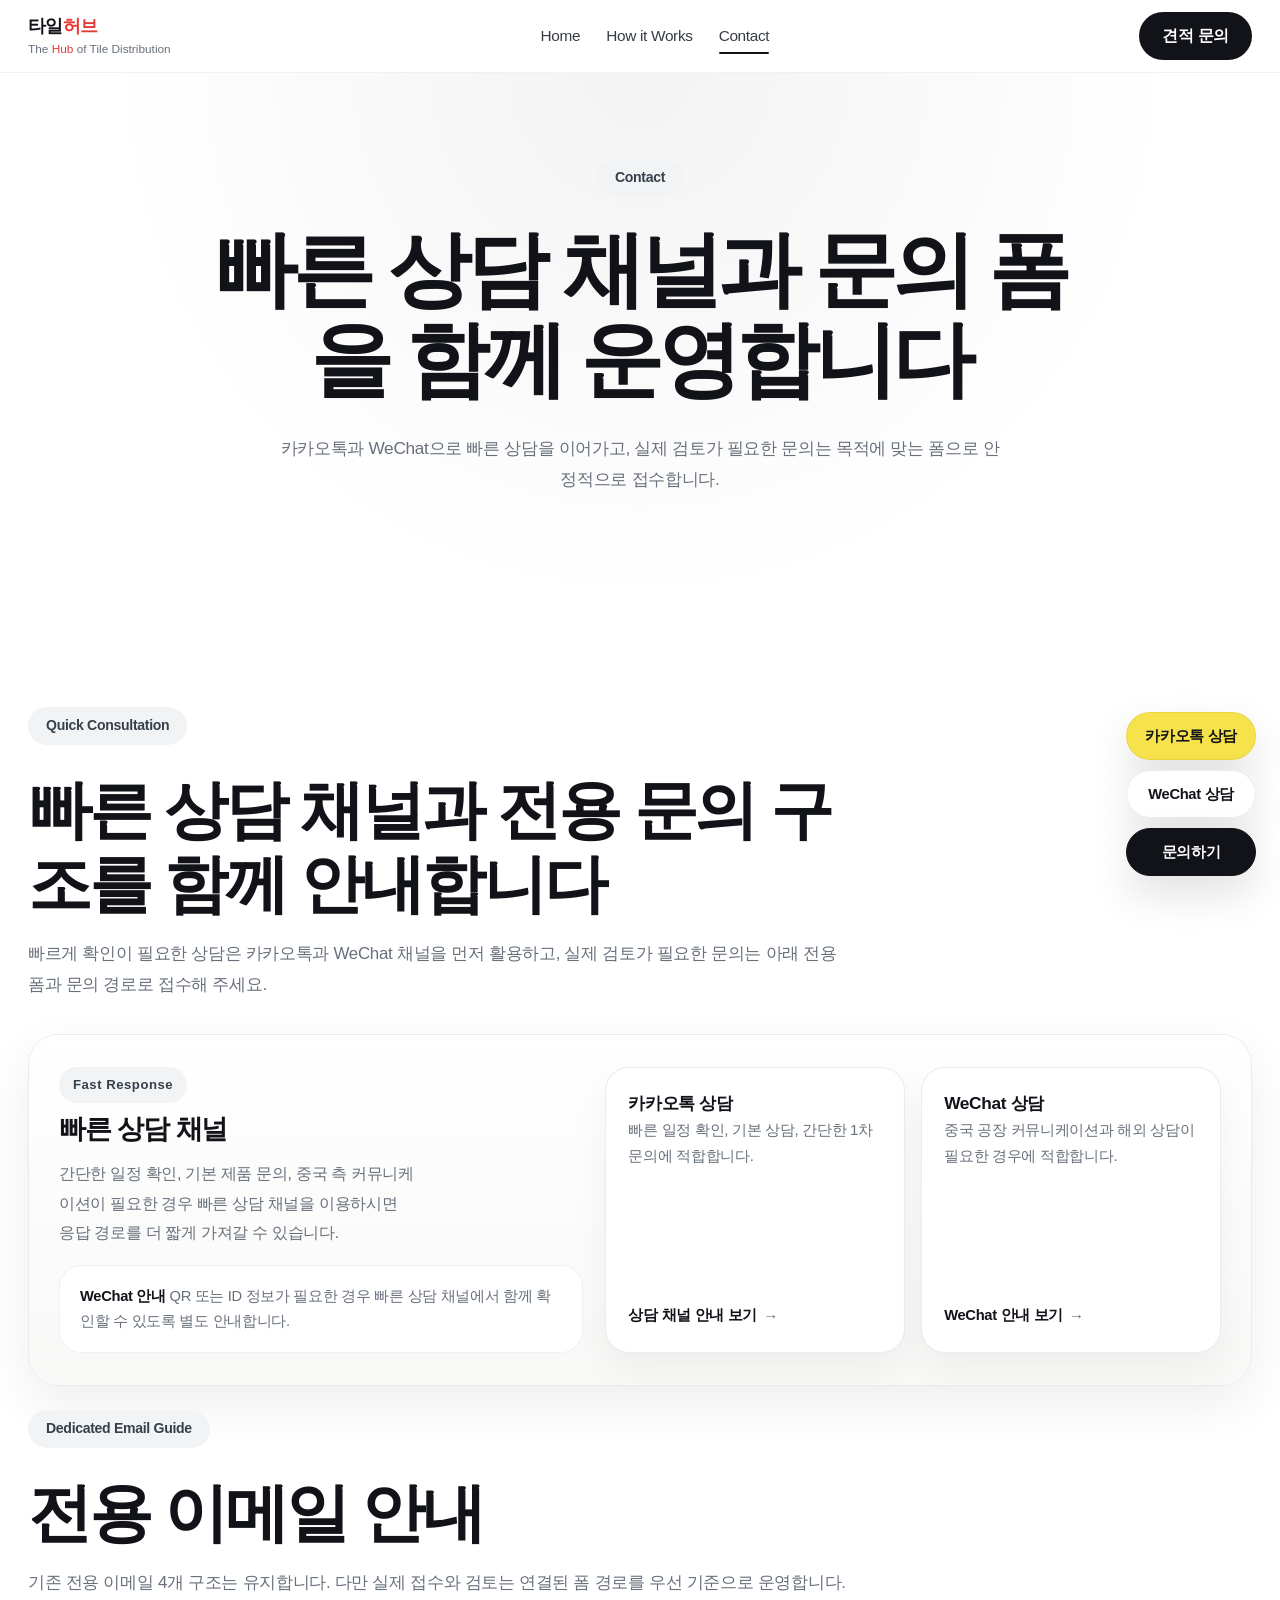
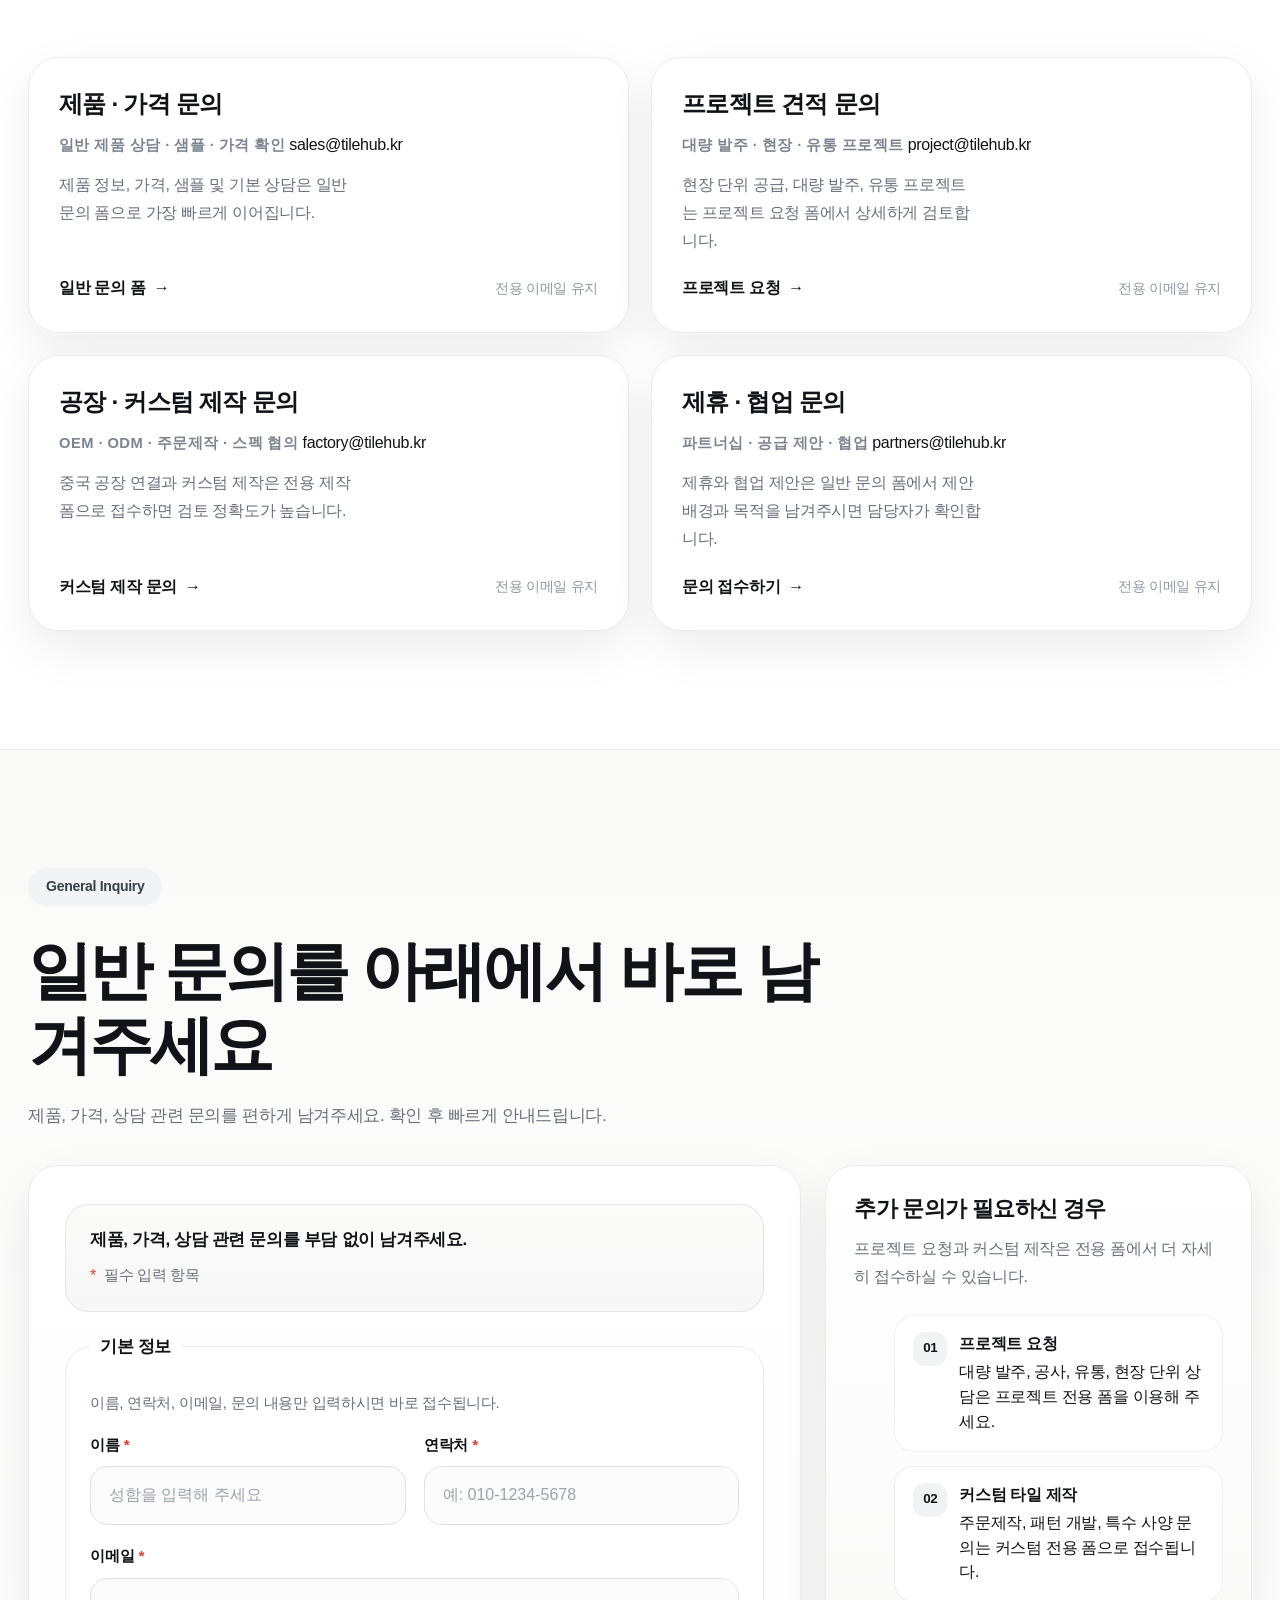
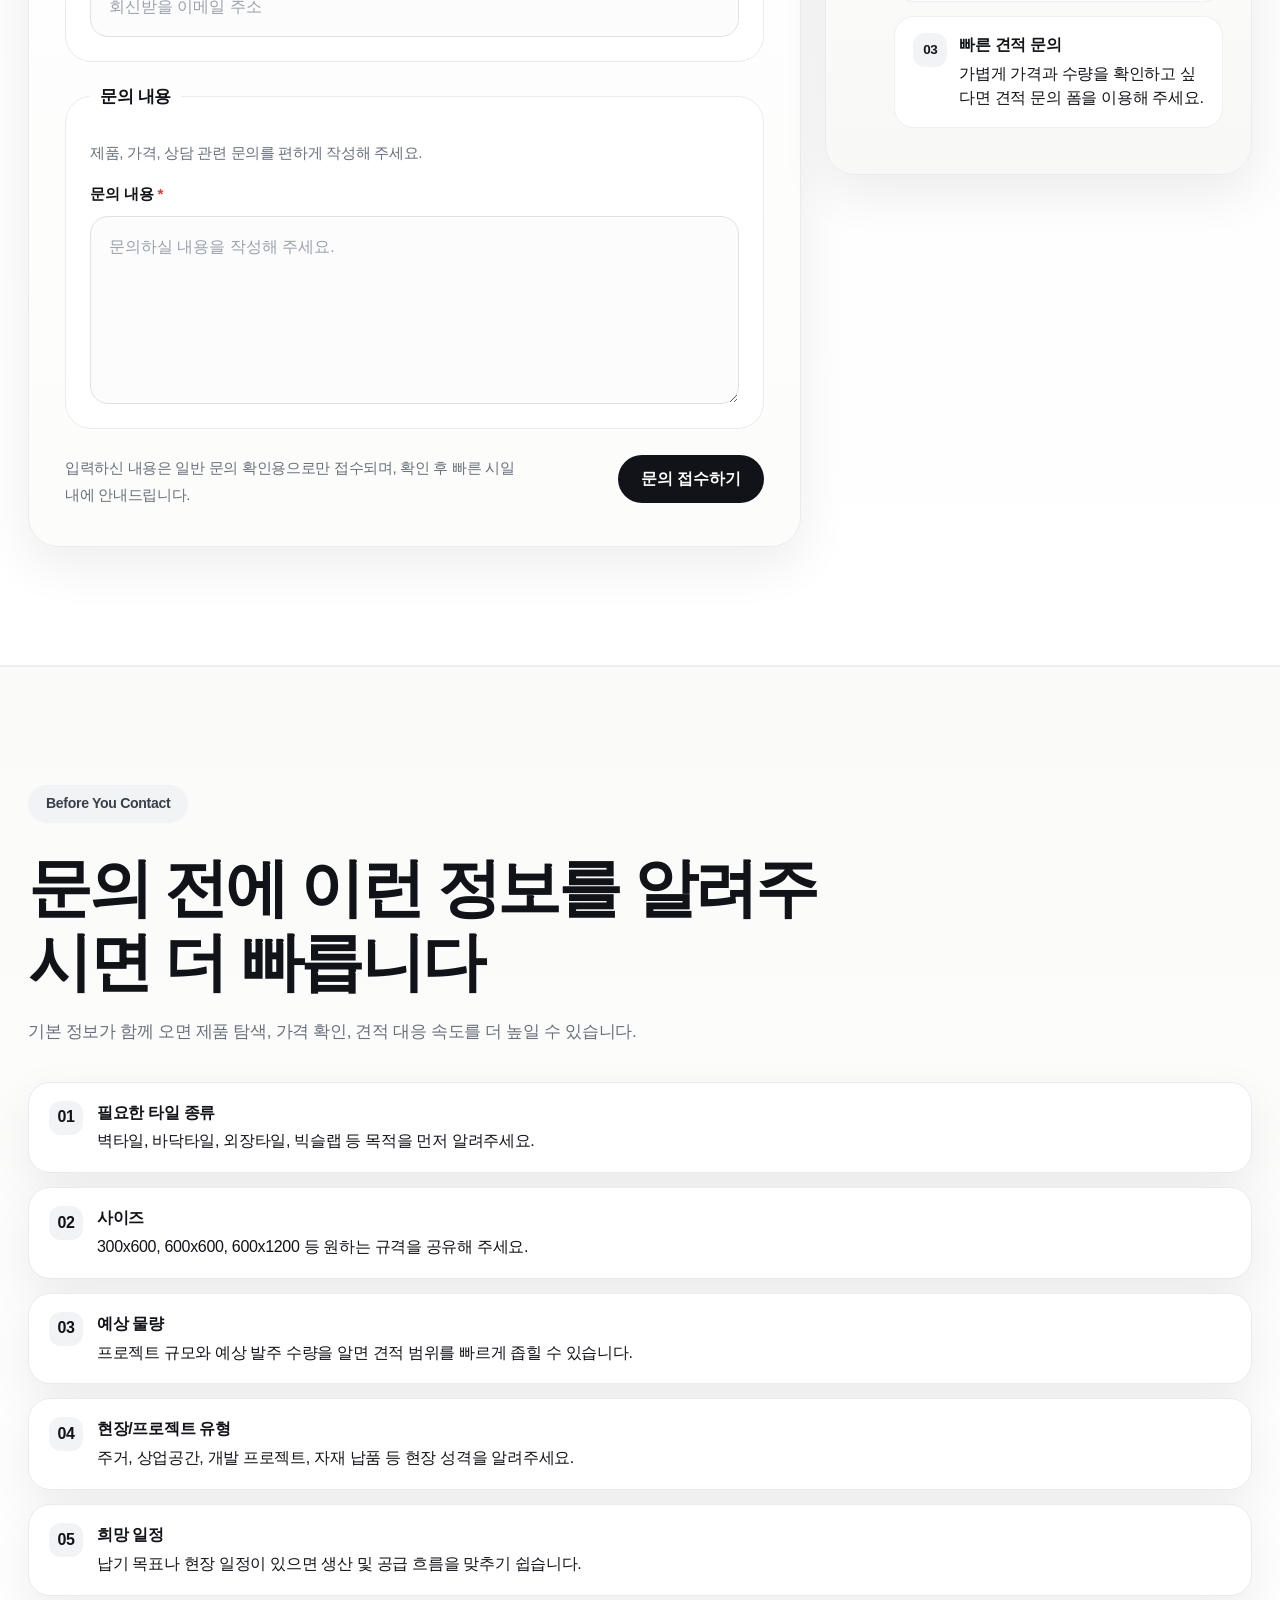
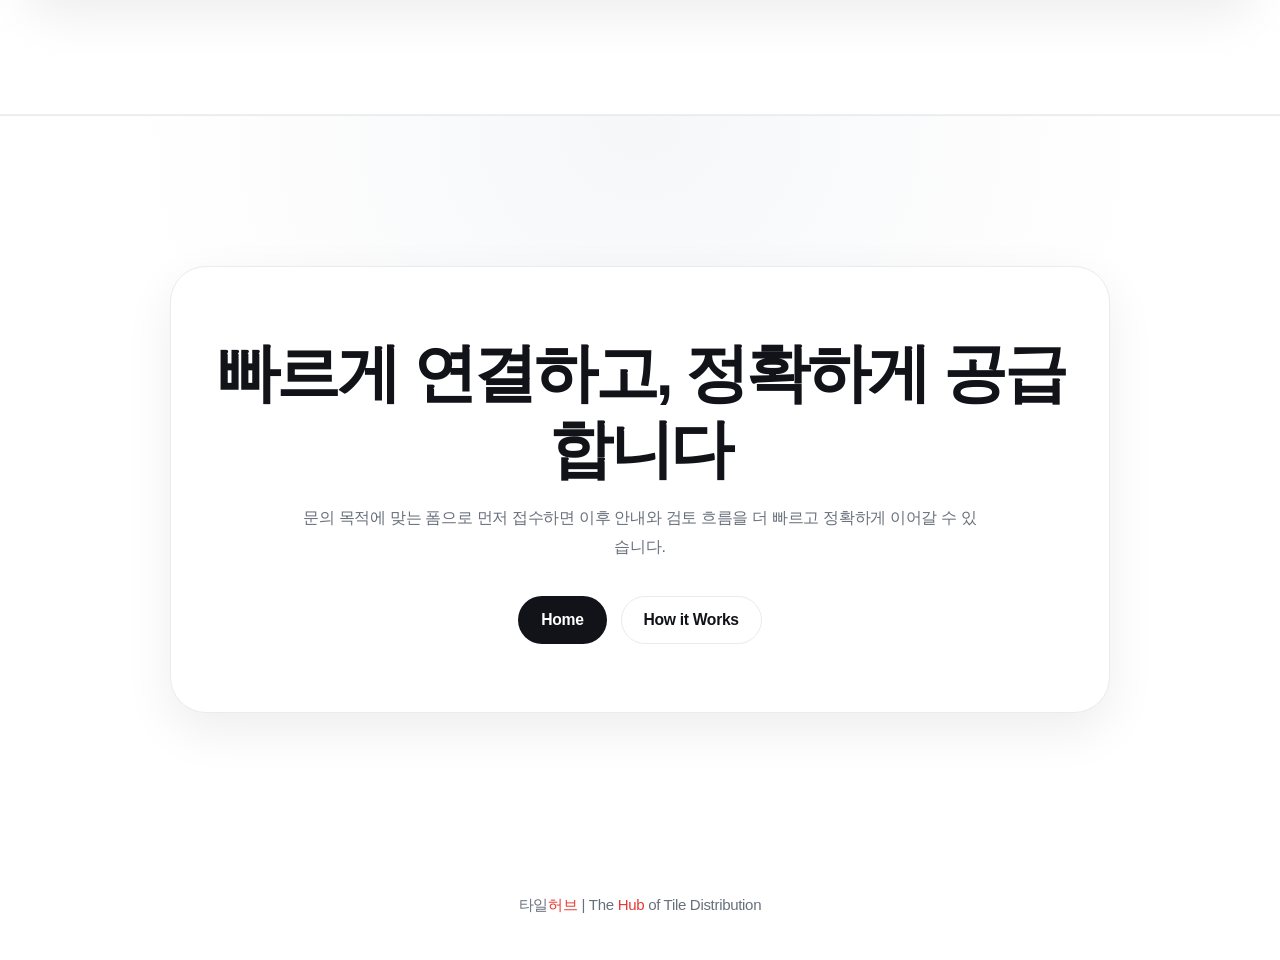
==== contact.html @ 3acacec3 "rollback to stable version" ====
<!DOCTYPE html>
<html lang="ko">
<head>
  <meta charset="UTF-8" />
  <meta name="viewport" content="width=device-width, initial-scale=1.0" />
  <title>타일허브 | Contact</title>
  <meta name="description" content="타일허브 프로젝트 문의, 플랫폼 협업, 중국 공장 연결, 파트너 상담 채널을 확인하세요." />
  <style>
    :root{
      --bg:#ffffff;
      --soft:#f6f6f4;
      --soft-2:#f2f3f5;
      --line:#e9ebee;
      --text:#111318;
      --muted:#68707c;
      --accent:#111318;
      --max:1320px;
      --radius:30px;
      --shadow:0 18px 50px rgba(0,0,0,.07);
      --shadow-hover:0 28px 70px rgba(0,0,0,.12);
    }

    *{box-sizing:border-box}
    html{scroll-behavior:smooth}
    body{
      margin:0;
      font-family:-apple-system,BlinkMacSystemFont,"SF Pro Display","Apple SD Gothic Neo","Noto Sans KR","Segoe UI",sans-serif;
      background:var(--bg);
      color:var(--text);
      line-height:1.55;
      letter-spacing:-0.02em;
    }
    a{text-decoration:none;color:inherit}
    .container{max-width:var(--max);margin:0 auto;padding:0 28px}
    .site-header{
      position:sticky;
      top:0;
      z-index:50;
      backdrop-filter:blur(18px);
      -webkit-backdrop-filter:blur(18px);
      background:rgba(255,255,255,.82);
      border-bottom:1px solid rgba(17,19,24,.06);
    }
    .nav{
      min-height:72px;
      display:flex;
      align-items:center;
      justify-content:space-between;
      gap:20px;
    }
    .brand{
      font-size:1.1rem;
      font-weight:700;
      letter-spacing:-0.03em;
    }
    .brand-hub{color:#E53935}
    .brand small{
      display:block;
      color:var(--muted);
      font-size:.74rem;
      font-weight:500;
      letter-spacing:0;
    }
    .nav-links{
      display:flex;
      gap:26px;
      align-items:center;
      color:#373c44;
      font-size:.96rem;
    }
    .nav-links a{position:relative}
    .nav-links a::after{
      content:"";
      position:absolute;
      left:0;
      bottom:-6px;
      width:0;
      height:2px;
      background:#111318;
      border-radius:999px;
      transition:width .24s ease;
    }
    .nav-links a:hover::after,
    .nav-links a.active::after{width:100%}
    .btn{
      display:inline-flex;
      align-items:center;
      justify-content:center;
      min-height:48px;
      padding:0 22px;
      border-radius:999px;
      border:1px solid transparent;
      font-weight:700;
      font-size:.98rem;
      transition:transform .24s ease, box-shadow .24s ease, background .24s ease;
      white-space:nowrap;
    }
    .btn:hover{transform:translateY(-2px)}
    .btn-dark{background:#111318;color:#fff}
    .btn-dark:hover{box-shadow:var(--shadow)}
    .btn-light{background:#fff;color:#111318;border-color:var(--line)}
    .btn-light:hover{background:var(--soft)}
    section{padding:118px 0}
    .eyebrow{
      display:inline-flex;
      padding:8px 18px;
      border-radius:999px;
      background:var(--soft-2);
      color:#36404a;
      font-size:.88rem;
      font-weight:700;
      margin-bottom:28px;
    }
    .hero{
      padding:86px 0 94px;
      background:radial-gradient(circle at top, rgba(17,19,24,.05) 0%, rgba(255,255,255,0) 65%);
    }
    .hero-copy{
      max-width:900px;
      margin:0 auto;
      text-align:center;
    }
    .hero-copy h1{
      margin:0;
      font-size:clamp(2.8rem,7vw,5.2rem);
      line-height:1.08;
      letter-spacing:-0.06em;
    }
    .hero-copy p{
      margin:28px auto 0;
      max-width:720px;
      font-size:1.08rem;
      line-height:1.8;
      color:var(--muted);
    }
    .section-head{
      max-width:820px;
      margin-bottom:34px;
    }
    .section-head h2{
      margin:0 0 18px;
      font-size:clamp(2.1rem,5vw,4rem);
      line-height:1.16;
      letter-spacing:-0.05em;
    }
    .section-head p{
      margin:0;
      color:var(--muted);
      font-size:1.06rem;
      line-height:1.8;
    }
    .contact-grid{
      display:grid;
      grid-template-columns:repeat(2,minmax(0,1fr));
      gap:22px;
      margin-top:34px;
    }
    .contact-card{
      min-height:100%;
      padding:32px 30px;
      border-radius:30px;
      border:1px solid var(--line);
      background:#fff;
      box-shadow:var(--shadow);
      display:flex;
      flex-direction:column;
      justify-content:space-between;
      gap:22px;
      transition:transform .26s ease, box-shadow .26s ease;
    }
    .contact-card:hover{
      transform:translateY(-4px);
      box-shadow:var(--shadow-hover);
    }
    .contact-card h3{
      margin:0 0 14px;
      font-size:1.5rem;
      line-height:1.2;
      letter-spacing:-0.03em;
    }
    .contact-card p{
      margin:0;
      color:var(--muted);
      line-height:1.76;
      max-width:34ch;
      text-wrap:pretty;
    }
    .contact-kicker{
      display:inline-flex;
      margin:0 0 14px;
      color:#7b8490;
      font-size:.92rem;
      font-weight:700;
      letter-spacing:.03em;
    }
    .contact-card-actions{
      margin-top:auto;
      display:flex;
      justify-content:flex-start;
    }
    .contact-link{
      display:inline-flex;
      align-items:center;
      gap:8px;
      color:#111318;
      font-size:1rem;
      font-weight:700;
      line-height:1.4;
      text-decoration:none;
    }
    .contact-list{
      display:grid;
      gap:14px;
      margin-top:24px;
    }
    .contact-item{
      display:flex;
      align-items:center;
      justify-content:space-between;
      gap:16px;
      padding:16px 18px;
      border-radius:20px;
      background:var(--soft);
      border:1px solid rgba(17,19,24,.05);
    }
    .contact-item strong{font-size:.94rem}
    .contact-item span{color:var(--muted);text-align:right;font-size:.95rem}

    .hero-consult-links{
      display:flex;
      justify-content:center;
      align-items:center;
      gap:10px;
      flex-wrap:wrap;
      margin-top:18px;
      color:var(--muted);
      font-size:.94rem;
      line-height:1.7;
    }

    .hero-consult-links a{
      color:#111318;
      font-weight:700;
      transition:opacity .24s ease;
    }

    .hero-consult-links a:hover{
      opacity:.68;
    }

    .section-stack{
      display:grid;
      gap:24px;
      margin-top:34px;
    }

    .quick-channel-panel{
      display:grid;
      grid-template-columns:minmax(0,.92fr) minmax(0,1.08fr);
      gap:22px;
      padding:32px 30px;
      border-radius:30px;
      border:1px solid var(--line);
      background:linear-gradient(180deg,#ffffff 0%,#f8f8f7 100%);
      box-shadow:var(--shadow);
    }

    .quick-channel-copy h3{
      margin:10px 0 14px;
      font-size:1.7rem;
      line-height:1.18;
      letter-spacing:-0.04em;
    }

    .quick-channel-copy p{
      margin:0;
      color:var(--muted);
      line-height:1.82;
      max-width:40ch;
    }

    .quick-channel-label{
      display:inline-flex;
      padding:8px 14px;
      border-radius:999px;
      background:var(--soft-2);
      color:#36404a;
      font-size:.82rem;
      font-weight:700;
      letter-spacing:.04em;
    }

    .quick-channel-grid{
      display:grid;
      grid-template-columns:repeat(2,minmax(0,1fr));
      gap:16px;
    }

    .channel-card{
      display:flex;
      flex-direction:column;
      justify-content:space-between;
      gap:16px;
      min-height:100%;
      padding:24px 22px;
      border-radius:24px;
      border:1px solid rgba(17,19,24,.08);
      background:#fff;
      box-shadow:0 14px 36px rgba(0,0,0,.05);
      text-decoration:none;
      color:inherit;
      transition:transform .24s ease, box-shadow .24s ease, border-color .24s ease;
    }

    .channel-card:hover{
      transform:translateY(-3px);
      box-shadow:var(--shadow-hover);
      border-color:rgba(17,19,24,.12);
    }

    .channel-card strong{
      font-size:1.08rem;
      line-height:1.35;
      letter-spacing:-0.02em;
    }

    .channel-card span,
    .channel-card p{
      margin:0;
      color:var(--muted);
      font-size:.94rem;
      line-height:1.72;
    }

    .channel-card em{
      display:inline-flex;
      align-items:center;
      gap:6px;
      font-style:normal;
      font-size:.92rem;
      font-weight:700;
      color:#111318;
    }

    .channel-card.is-form{
      background:linear-gradient(180deg,#111318 0%,#1a1d24 100%);
      color:#fff;
      border-color:rgba(17,19,24,.92);
    }

    .channel-card.is-form span,
    .channel-card.is-form p,
    .channel-card.is-form em{
      color:rgba(255,255,255,.84);
    }

    .channel-note{
      margin-top:18px;
      padding:18px 20px;
      border-radius:22px;
      background:#fff;
      border:1px solid rgba(17,19,24,.06);
      color:var(--muted);
      font-size:.92rem;
      line-height:1.72;
    }

    .channel-note strong{
      color:#111318;
    }

    .email-guide-grid{
      display:grid;
      grid-template-columns:repeat(2,minmax(0,1fr));
      gap:22px;
    }

    .contact-card-actions.is-between{
      justify-content:space-between;
      gap:14px;
      flex-wrap:wrap;
    }

    .contact-helper{
      color:#9097a2;
      font-size:.9rem;
      line-height:1.6;
    }

    .floating-consult{
      position:fixed;
      right:24px;
      bottom:24px;
      z-index:60;
      display:grid;
      gap:10px;
      pointer-events:none;
    }

    .floating-consult a,
    .floating-consult button{
      pointer-events:auto;
    }

    .floating-consult-link{
      display:inline-flex;
      align-items:center;
      justify-content:center;
      min-height:48px;
      padding:0 18px;
      border-radius:999px;
      border:1px solid rgba(17,19,24,.08);
      background:rgba(255,255,255,.94);
      color:#111318;
      font-size:.92rem;
      font-weight:700;
      box-shadow:0 18px 42px rgba(0,0,0,.12);
      backdrop-filter:blur(18px);
      -webkit-backdrop-filter:blur(18px);
      transition:transform .24s ease, box-shadow .24s ease, background .24s ease, color .24s ease;
      white-space:nowrap;
    }

    .floating-consult-link:hover{
      transform:translateY(-2px);
      box-shadow:0 22px 52px rgba(0,0,0,.16);
    }

    .floating-consult-link.is-kakao{
      background:#f6e24a;
      color:#111318;
      border-color:rgba(17,19,24,.06);
    }

    .floating-consult-link.is-form{
      background:#111318;
      color:#fff;
      border-color:#111318;
    }

    .form-section{
      background:linear-gradient(180deg,#fafaf9 0%,#ffffff 100%);
      border-top:1px solid var(--line);
      border-bottom:1px solid rgba(17,19,24,.04);
    }
    .form-layout{
      display:grid;
      grid-template-columns:minmax(0,1.45fr) minmax(320px,.8fr);
      gap:24px;
      align-items:start;
    }
    .form-card,.guide-card{
      border-radius:30px;
      border:1px solid var(--line);
      background:#fff;
      box-shadow:var(--shadow);
    }
    .form-card{
      padding:38px 36px;
      background:linear-gradient(180deg,#ffffff 0%,#fcfcfb 100%);
    }
    .guide-card{
      padding:30px 28px;
      position:sticky;
      top:96px;
      background:linear-gradient(180deg,#ffffff 0%,#f8f8f7 100%);
    }
    .guide-card h3{
      margin:0 0 12px;
      font-size:1.38rem;
      line-height:1.2;
      letter-spacing:-0.03em;
    }
    .guide-card p{
      margin:0;
      color:var(--muted);
      line-height:1.76;
    }
    .guide-list{
      display:grid;
      gap:14px;
      margin-top:24px;
    }
    .guide-list li{
      list-style:none;
      display:grid;
      grid-template-columns:34px 1fr;
      gap:12px;
      align-items:start;
      padding:16px 18px;
      border-radius:20px;
      background:#fff;
      border:1px solid rgba(17,19,24,.06);
    }
    .guide-list span:first-child{
      display:inline-flex;
      align-items:center;
      justify-content:center;
      width:34px;
      height:34px;
      border-radius:12px;
      background:var(--soft-2);
      font-weight:800;
      font-size:.84rem;
    }
    .guide-list strong{
      display:block;
      margin-bottom:4px;
      font-size:.98rem;
    }
    form{display:grid;gap:22px}
    .form-intro{
      display:grid;
      gap:10px;
      padding:22px 24px;
      border:1px solid rgba(17,19,24,.08);
      border-radius:24px;
      background:linear-gradient(180deg,#fbfbfa 0%,#f6f7f6 100%);
    }
    .form-intro strong{font-size:1.06rem;letter-spacing:-0.02em}
    .required-guide{
      display:inline-flex;
      align-items:center;
      gap:8px;
      color:var(--muted);
      font-size:.92rem;
      line-height:1.6;
    }
    .required-mark{margin-left:4px;color:#e53935}
    .required-guide .required-mark{margin-left:0;font-size:1rem}
    fieldset{
      margin:0;
      padding:28px 24px 24px;
      border:1px solid var(--line);
      border-radius:26px;
      background:#fff;
    }
    legend{padding:0 10px;font-size:1.04rem;font-weight:800;letter-spacing:-0.02em}
    .section-summary{margin:2px 0 18px;color:var(--muted);font-size:.94rem;line-height:1.72}
    .field-grid{display:grid;grid-template-columns:repeat(2,minmax(0,1fr));gap:20px 18px}
    .field{display:grid;gap:10px;align-content:start}
    .field-full{grid-column:1 / -1}
    label{font-size:.95rem;font-weight:700;letter-spacing:-0.01em;line-height:1.5}
    .hint{color:var(--muted);font-size:.88rem;line-height:1.6}
    input,select,textarea{
      width:100%;
      min-height:56px;
      border:1px solid #dde2e7;
      border-radius:18px;
      background:#fcfcfc;
      color:var(--text);
      padding:16px 18px;
      font:inherit;
      transition:border-color .2s ease, box-shadow .2s ease, background .2s ease;
    }
    input::placeholder,textarea::placeholder{color:#9aa2ad}
    textarea{min-height:188px;resize:vertical;line-height:1.72}
    input:hover,select:hover,textarea:hover{border-color:#cfd5dc;background:#fff}
    input:focus,select:focus,textarea:focus{outline:none;border-color:#9aa4af;background:#fff;box-shadow:0 0 0 4px rgba(17,19,24,.06)}
    .field-error{display:none;color:#b42318;font-size:.88rem;line-height:1.6;font-weight:600}
    .has-error .field-error{display:block}
    .has-error input,.has-error select,.has-error textarea{border-color:rgba(229,57,53,.42);background:#fff7f6;box-shadow:none}
    .form-footer{display:flex;align-items:flex-start;justify-content:space-between;gap:18px;flex-wrap:wrap;padding-top:4px}
    .form-note{max-width:460px;color:var(--muted);font-size:.94rem;line-height:1.75}
    .submit-status:empty{display:none}
    .submit-status{margin-top:4px;padding:14px 16px;border-radius:18px;background:#f6f7f8;color:var(--muted);font-size:.92rem;line-height:1.7}
    .submit-status.is-error{color:#b42318}
    .btn:disabled{opacity:.7;cursor:not-allowed;transform:none}
    .partner-label{
      display:inline-flex;
      margin-bottom:18px;
      padding:7px 14px;
      border-radius:999px;
      background:#111318;
      color:#fff;
      font-size:.8rem;
      font-weight:700;
      letter-spacing:.04em;
    }
    .partner-name{
      margin:0;
      font-size:2rem;
      line-height:1.04;
      letter-spacing:-0.05em;
    }
    .partner-meta{
      margin:10px 0 14px;
      color:var(--muted);
    }
    .partner-note{
      margin:0;
      color:#111318;
      font-weight:700;
    }
    .checklist{
      margin:34px 0 0;
      display:grid;
      gap:14px;
    }
    .check-item{
      display:flex;
      align-items:flex-start;
      gap:14px;
      padding:18px 20px;
      border-radius:22px;
      background:#fff;
      border:1px solid var(--line);
      box-shadow:var(--shadow);
    }
    .check-item span{
      display:inline-flex;
      align-items:center;
      justify-content:center;
      width:34px;
      height:34px;
      border-radius:12px;
      background:var(--soft-2);
      font-weight:700;
      flex:0 0 auto;
    }
    .check-item strong{
      display:block;
      margin-bottom:4px;
      font-size:1rem;
    }
    .cta{
      padding:150px 0;
      background:radial-gradient(circle at top, #f6f7f9 0%, #ffffff 52%);
      border-top:1px solid var(--line);
    }
    .cta-box{
      max-width:940px;
      margin:0 auto;
      text-align:center;
      padding:68px 32px;
      border-radius:36px;
      border:1px solid var(--line);
      background:#fff;
      box-shadow:var(--shadow);
    }
    .cta-box h2{
      margin:0 0 16px;
      font-size:clamp(2rem,5vw,4rem);
      line-height:1.2;
      letter-spacing:-0.05em;
    }
    .cta-box p{
      margin:0 auto;
      max-width:680px;
      color:var(--muted);
      line-height:1.8;
    }
    .hero-actions{
      display:flex;
      justify-content:center;
      gap:14px;
      flex-wrap:wrap;
      margin-top:34px;
    }
    footer{
      padding:30px 0 44px;
      color:var(--muted);
      font-size:.94rem;
    }
    .footer-row{
      display:flex;
      justify-content:center;
      gap:18px;
      text-align:center;
      flex-wrap:wrap;
    }
    .reveal{opacity:1;transform:none}
    .js-motion .reveal{
      opacity:0;
      transform:translateY(22px);
      transition:opacity .7s ease, transform .7s ease;
    }
    .js-motion .reveal.show{opacity:1;transform:none}
    .reveal-delay-1{transition-delay:.06s}
    .reveal-delay-2{transition-delay:.12s}
    .reveal-delay-3{transition-delay:.18s}
    @media (max-width:1100px){
      .contact-grid,.form-layout{grid-template-columns:1fr}
      .guide-card{position:static}
    }
    @media (max-width:760px){
      .container{padding:0 20px}
      .nav-links{display:none}
      section{padding:92px 0}
      .hero{padding:40px 0 56px}
      .contact-card,.cta-box,.check-item,.form-card,.guide-card{padding:26px 22px;border-radius:24px}
      .form-intro{padding:18px 18px;border-radius:20px}
      fieldset{padding:20px 16px 18px;border-radius:20px}
      .field-grid{grid-template-columns:1fr}
      .contact-item{flex-direction:column;align-items:flex-start}
      .contact-item span{text-align:left}
      .hero-actions,.form-footer{flex-direction:column;align-items:stretch}
      .btn{width:100%}

      .hero-consult-links{margin-top:14px;font-size:.88rem}
      .quick-channel-panel,.channel-card{padding:24px 22px;border-radius:24px}
      .quick-channel-panel,.quick-channel-grid,.email-guide-grid{grid-template-columns:1fr}
      .contact-card-actions.is-between{align-items:flex-start}
      .floating-consult{right:16px;bottom:16px;gap:8px}
      .floating-consult-link{min-height:42px;padding:0 14px;font-size:.82rem}
    }
  </style>
</head>
<body>
  <header class="site-header">
    <div class="container nav">
      <a href="/" class="brand">타일<span class="brand-hub">허브</span><small>The <span class="brand-hub">Hub</span> of Tile Distribution</small></a>
      <nav class="nav-links">
        <a href="/">Home</a>
        <a href="/how-it-works.html">How it Works</a>
        <a href="/contact.html" class="active">Contact</a>
      </nav>
      <a class="btn btn-dark" href="/quote-request.html">견적 문의</a>
    </div>
  </header>

  <main>
    <section class="hero">
      <div class="container">
        <div class="hero-copy reveal show">
          <span class="eyebrow">Contact</span>
          <h1>빠른 상담 채널과 문의 폼을 함께 운영합니다</h1>
          <p>카카오톡과 WeChat으로 빠른 상담을 이어가고, 실제 검토가 필요한 문의는 목적에 맞는 폼으로 안정적으로 접수합니다.</p>
        </div>
      </div>
    </section>

    <section id="quick-channels">
      <div class="container">
        <div class="section-head reveal">
          <span class="eyebrow">Quick Consultation</span>
          <h2>빠른 상담 채널과 전용 문의 구조를 함께 안내합니다</h2>
          <p>빠르게 확인이 필요한 상담은 카카오톡과 WeChat 채널을 먼저 활용하고, 실제 검토가 필요한 문의는 아래 전용 폼과 문의 경로로 접수해 주세요.</p>
        </div>

        <div class="section-stack">
          <div class="quick-channel-panel reveal reveal-delay-1">
            <div class="quick-channel-copy">
              <span class="quick-channel-label">Fast Response</span>
              <h3>빠른 상담 채널</h3>
              <p>간단한 일정 확인, 기본 제품 문의, 중국 측 커뮤니케이션이 필요한 경우 빠른 상담 채널을 이용하시면 응답 경로를 더 짧게 가져갈 수 있습니다.</p>
              <div class="channel-note"><strong>WeChat 안내</strong> QR 또는 ID 정보가 필요한 경우 빠른 상담 채널에서 함께 확인할 수 있도록 별도 안내합니다.</div>
            </div>
            <div class="quick-channel-grid">
              <a class="channel-card reveal reveal-delay-2" href="#contact-form">
                <div>
                  <strong>카카오톡 상담</strong>
                  <p>빠른 일정 확인, 기본 상담, 간단한 1차 문의에 적합합니다.</p>
                </div>
                <em>상담 채널 안내 보기 <span aria-hidden="true">→</span></em>
              </a>
              <a class="channel-card reveal reveal-delay-3" href="#contact-form">
                <div>
                  <strong>WeChat 상담</strong>
                  <p>중국 공장 커뮤니케이션과 해외 상담이 필요한 경우에 적합합니다.</p>
                </div>
                <em>WeChat 안내 보기 <span aria-hidden="true">→</span></em>
              </a>
            </div>
          </div>

          <div class="section-head reveal">
            <span class="eyebrow">Dedicated Email Guide</span>
            <h2>전용 이메일 안내</h2>
            <p>기존 전용 이메일 4개 구조는 유지합니다. 다만 실제 접수와 검토는 연결된 폼 경로를 우선 기준으로 운영합니다.</p>
          </div>

          <div class="email-guide-grid">
            <article class="contact-card reveal reveal-delay-1">
              <div>
                <h3>제품 · 가격 문의</h3>
                <span class="contact-kicker">일반 제품 상담 · 샘플 · 가격 확인</span>
                <span class="contact-email">sales@tilehub.kr</span>
                <p>제품 정보, 가격, 샘플 및 기본 상담은 일반 문의 폼으로 가장 빠르게 이어집니다.</p>
              </div>
              <div class="contact-card-actions is-between">
                <a class="contact-link" href="#contact-form">일반 문의 폼 <span aria-hidden="true">→</span></a>
                <span class="contact-helper">전용 이메일 유지</span>
              </div>
            </article>

            <article class="contact-card reveal reveal-delay-2">
              <div>
                <h3>프로젝트 견적 문의</h3>
                <span class="contact-kicker">대량 발주 · 현장 · 유통 프로젝트</span>
                <span class="contact-email">project@tilehub.kr</span>
                <p>현장 단위 공급, 대량 발주, 유통 프로젝트는 프로젝트 요청 폼에서 상세하게 검토합니다.</p>
              </div>
              <div class="contact-card-actions is-between">
                <a class="contact-link" href="/project-request.html">프로젝트 요청 <span aria-hidden="true">→</span></a>
                <span class="contact-helper">전용 이메일 유지</span>
              </div>
            </article>

            <article class="contact-card reveal reveal-delay-3">
              <div>
                <h3>공장 · 커스텀 제작 문의</h3>
                <span class="contact-kicker">OEM · ODM · 주문제작 · 스펙 협의</span>
                <span class="contact-email">factory@tilehub.kr</span>
                <p>중국 공장 연결과 커스텀 제작은 전용 제작 폼으로 접수하면 검토 정확도가 높습니다.</p>
              </div>
              <div class="contact-card-actions is-between">
                <a class="contact-link" href="/custom-tile.html">커스텀 제작 문의 <span aria-hidden="true">→</span></a>
                <span class="contact-helper">전용 이메일 유지</span>
              </div>
            </article>

            <article class="contact-card reveal">
              <div>
                <h3>제휴 · 협업 문의</h3>
                <span class="contact-kicker">파트너십 · 공급 제안 · 협업</span>
                <span class="contact-email">partners@tilehub.kr</span>
                <p>제휴와 협업 제안은 일반 문의 폼에서 제안 배경과 목적을 남겨주시면 담당자가 확인합니다.</p>
              </div>
              <div class="contact-card-actions is-between">
                <a class="contact-link" href="#contact-form">문의 접수하기 <span aria-hidden="true">→</span></a>
                <span class="contact-helper">전용 이메일 유지</span>
              </div>
            </article>
          </div>
        </div>
      </div>
    </section>

    <section class="form-section" id="contact-form">
      <div class="container">
        <div class="section-head reveal">
          <span class="eyebrow">General Inquiry</span>
          <h2>일반 문의를 아래에서 바로 남겨주세요</h2>
          <p>제품, 가격, 상담 관련 문의를 편하게 남겨주세요. 확인 후 빠르게 안내드립니다.</p>
        </div>

        <div class="form-layout">
          <div class="form-card reveal reveal-delay-1">
            <form id="contactInquiryForm" action="https://formspree.io/f/mzdjkgop" method="POST" novalidate>
              <input type="hidden" name="_subject" value="TileHub 일반 문의" />
              <input type="hidden" name="subject" value="TileHub 일반 문의" />
              <input type="hidden" name="inquiry_type" value="general" />
              <input type="hidden" name="_next" value="https://tilehub.kr/thankyou.html?source=contact" />

              <div class="form-intro">
                <strong>제품, 가격, 상담 관련 문의를 부담 없이 남겨주세요.</strong>
                <div class="required-guide"><span class="required-mark">*</span> 필수 입력 항목</div>
              </div>

              <fieldset>
                <legend>기본 정보</legend>
                <p class="section-summary">이름, 연락처, 이메일, 문의 내용만 입력하시면 바로 접수됩니다.</p>
                <div class="field-grid">
                  <div class="field">
                    <label for="contact-name">이름<span class="required-mark">*</span></label>
                    <input id="contact-name" name="name" type="text" placeholder="성함을 입력해 주세요" autocomplete="name" required />
                    <div class="field-error"></div>
                  </div>
                  <div class="field">
                    <label for="contact-phone">연락처<span class="required-mark">*</span></label>
                    <input id="contact-phone" name="phone" type="tel" placeholder="예: 010-1234-5678" autocomplete="tel" inputmode="tel" required />
                    <div class="field-error"></div>
                  </div>
                  <div class="field field-full">
                    <label for="contact-email">이메일<span class="required-mark">*</span></label>
                    <input id="contact-email" name="email" type="email" placeholder="회신받을 이메일 주소" autocomplete="email" required />
                    <div class="field-error"></div>
                  </div>
                </div>
              </fieldset>

              <fieldset>
                <legend>문의 내용</legend>
                <p class="section-summary">제품, 가격, 상담 관련 문의를 편하게 작성해 주세요.</p>
                <div class="field-grid">
                  <div class="field field-full">
                    <label for="contact-message">문의 내용<span class="required-mark">*</span></label>
                    <textarea id="contact-message" name="message" placeholder="문의하실 내용을 작성해 주세요." required></textarea>
                    <div class="field-error"></div>
                  </div>
                </div>
              </fieldset>

              <div class="form-footer">
                <div class="form-note">입력하신 내용은 일반 문의 확인용으로만 접수되며, 확인 후 빠른 시일 내에 안내드립니다.</div>
                <button class="btn btn-dark" id="contactInquirySubmit" type="submit">문의 접수하기</button>
              </div>
              <div class="submit-status" id="contactInquiryStatus" aria-live="polite"></div>
            </form>
          </div>

          <aside class="guide-card reveal reveal-delay-2">
            <h3>추가 문의가 필요하신 경우</h3>
            <p>프로젝트 요청과 커스텀 제작은 전용 폼에서 더 자세히 접수하실 수 있습니다.</p>
            <ul class="guide-list">
              <li><span>01</span><div><strong>프로젝트 요청</strong><div>대량 발주, 공사, 유통, 현장 단위 상담은 프로젝트 전용 폼을 이용해 주세요.</div></div></li>
              <li><span>02</span><div><strong>커스텀 타일 제작</strong><div>주문제작, 패턴 개발, 특수 사양 문의는 커스텀 전용 폼으로 접수됩니다.</div></div></li>
              <li><span>03</span><div><strong>빠른 견적 문의</strong><div>가볍게 가격과 수량을 확인하고 싶다면 견적 문의 폼을 이용해 주세요.</div></div></li>
            </ul>
          </aside>
        </div>
      </div>
    </section>

    <section style="background:linear-gradient(180deg,#fafaf9 0%,#ffffff 100%);border-top:1px solid var(--line);border-bottom:1px solid rgba(17,19,24,.04);">
      <div class="container">
        <div class="section-head reveal">
          <span class="eyebrow">Before You Contact</span>
          <h2>문의 전에 이런 정보를 알려주시면 더 빠릅니다</h2>
          <p>기본 정보가 함께 오면 제품 탐색, 가격 확인, 견적 대응 속도를 더 높일 수 있습니다.</p>
        </div>

        <div class="checklist">
          <div class="check-item reveal reveal-delay-1">
            <span>01</span>
            <div><strong>필요한 타일 종류</strong><div>벽타일, 바닥타일, 외장타일, 빅슬랩 등 목적을 먼저 알려주세요.</div></div>
          </div>
          <div class="check-item reveal reveal-delay-2">
            <span>02</span>
            <div><strong>사이즈</strong><div>300x600, 600x600, 600x1200 등 원하는 규격을 공유해 주세요.</div></div>
          </div>
          <div class="check-item reveal reveal-delay-3">
            <span>03</span>
            <div><strong>예상 물량</strong><div>프로젝트 규모와 예상 발주 수량을 알면 견적 범위를 빠르게 좁힐 수 있습니다.</div></div>
          </div>
          <div class="check-item reveal">
            <span>04</span>
            <div><strong>현장/프로젝트 유형</strong><div>주거, 상업공간, 개발 프로젝트, 자재 납품 등 현장 성격을 알려주세요.</div></div>
          </div>
          <div class="check-item reveal">
            <span>05</span>
            <div><strong>희망 일정</strong><div>납기 목표나 현장 일정이 있으면 생산 및 공급 흐름을 맞추기 쉽습니다.</div></div>
          </div>
        </div>
      </div>
    </section>

    <section class="cta">
      <div class="container">
        <div class="cta-box reveal">
          <h2>빠르게 연결하고, 정확하게 공급합니다</h2>
          <p>문의 목적에 맞는 폼으로 먼저 접수하면 이후 안내와 검토 흐름을 더 빠르고 정확하게 이어갈 수 있습니다.</p>
          <div class="hero-actions">
            <a class="btn btn-dark" href="/">Home</a>
            <a class="btn btn-light" href="/how-it-works.html">How it Works</a>
          </div>
        </div>
      </div>
    </section>
  </main>

  <div class="floating-consult" aria-label="빠른 상담">
    <a class="floating-consult-link is-kakao" href="#quick-channels">카카오톡 상담</a>
    <a class="floating-consult-link" href="#quick-channels">WeChat 상담</a>
    <a class="floating-consult-link is-form" href="#contact-form">문의하기</a>
  </div>

  <footer>
    <div class="container footer-row">
      <div>타일<span class="brand-hub">허브</span> | The <span class="brand-hub">Hub</span> of Tile Distribution</div>
    </div>
  </footer>

  <script>
    document.body.classList.add("js-motion");
    const revealItems = document.querySelectorAll(".reveal");
    const contactInquiryForm = document.getElementById("contactInquiryForm");
    const contactInquiryStatus = document.getElementById("contactInquiryStatus");
    const contactInquirySubmit = document.getElementById("contactInquirySubmit");
    const contactPhoneInput = document.getElementById("contact-phone");

    function handleReveal() {
      const trigger = window.innerHeight * 0.94;
      revealItems.forEach((item) => {
        if (item.getBoundingClientRect().top < trigger) {
          item.classList.add("show");
        }
      });
    }

    function isValidEmail(value) {
      return /^[^\s@]+@[^\s@]+\.[^\s@]+$/.test(value);
    }

    function isValidPhone(value) {
      return value.replace(/\D/g, "").length >= 8;
    }

    function setContactStatus(message, type) {
      contactInquiryStatus.textContent = message;
      contactInquiryStatus.className = "submit-status" + (type ? ` is-${type}` : "");
    }

    function setFieldError(field, message) {
      const error = field.querySelector(".field-error");
      field.classList.add("has-error");
      if (error) {
        error.textContent = message;
      }
    }

    function clearFieldError(field) {
      field.classList.remove("has-error");
      const error = field.querySelector(".field-error");
      if (error) {
        error.textContent = "";
      }
    }

    function getField(inputId) {
      return contactInquiryForm.querySelector(`#${inputId}`).closest(".field");
    }

    function formatPhoneNumber(value) {
      const digits = value.replace(/\D/g, "").slice(0, 11);
      if (digits.length < 4) return digits;
      if (digits.length < 8) return `${digits.slice(0, 3)}-${digits.slice(3)}`;
      if (digits.length < 11) return `${digits.slice(0, 3)}-${digits.slice(3, 6)}-${digits.slice(6)}`;
      return `${digits.slice(0, 3)}-${digits.slice(3, 7)}-${digits.slice(7)}`;
    }

    function validateContactForm() {
      const checks = [
        { id: "contact-name", message: "이름을 입력해 주세요." },
        { id: "contact-phone", message: "연락처를 입력해 주세요." },
        { id: "contact-email", message: "이메일 주소를 입력해 주세요." },
        { id: "contact-message", message: "문의 내용을 입력해 주세요." },
      ];

      let firstInvalid = null;
      checks.forEach(({ id, message }) => {
        const input = contactInquiryForm.querySelector(`#${id}`);
        const field = input.closest(".field");
        const value = input.value.trim();
        if (!value) {
          setFieldError(field, message);
          firstInvalid = firstInvalid || input;
        } else {
          clearFieldError(field);
        }
      });

      const emailValue = contactInquiryForm.elements.email.value.trim();
      if (emailValue && !isValidEmail(emailValue)) {
        setFieldError(getField("contact-email"), "이메일 주소 형식이 올바르지 않습니다.");
        firstInvalid = firstInvalid || contactInquiryForm.elements.email;
      }

      const phoneValue = contactInquiryForm.elements.phone.value.trim();
      if (phoneValue && !isValidPhone(phoneValue)) {
        setFieldError(getField("contact-phone"), "연락처는 숫자 기준 8자리 이상 입력해 주세요.");
        firstInvalid = firstInvalid || contactInquiryForm.elements.phone;
      }

      if (firstInvalid) {
        const firstMessage = firstInvalid.closest(".field").querySelector(".field-error").textContent;
        setContactStatus(firstMessage, "error");
        firstInvalid.focus();
        return false;
      }

      return true;
    }

    contactInquiryForm.addEventListener("submit", (event) => {
      setContactStatus("", "");
      if (!validateContactForm()) {
        event.preventDefault();
        return;
      }
      contactInquirySubmit.disabled = true;
      contactInquirySubmit.textContent = "전송 중...";
    });

    contactInquiryForm.querySelectorAll("input, textarea").forEach((element) => {
      const field = element.closest(".field");
      if (!field) return;
      element.addEventListener("input", () => {
        clearFieldError(field);
        if (contactInquiryStatus.classList.contains("is-error")) {
          setContactStatus("", "");
        }
      });
    });

    contactPhoneInput.addEventListener("input", () => {
      contactPhoneInput.value = formatPhoneNumber(contactPhoneInput.value);
    });

    window.addEventListener("scroll", handleReveal, { passive: true });
    window.addEventListener("load", handleReveal);
    handleReveal();
  </script>
</body>
</html>
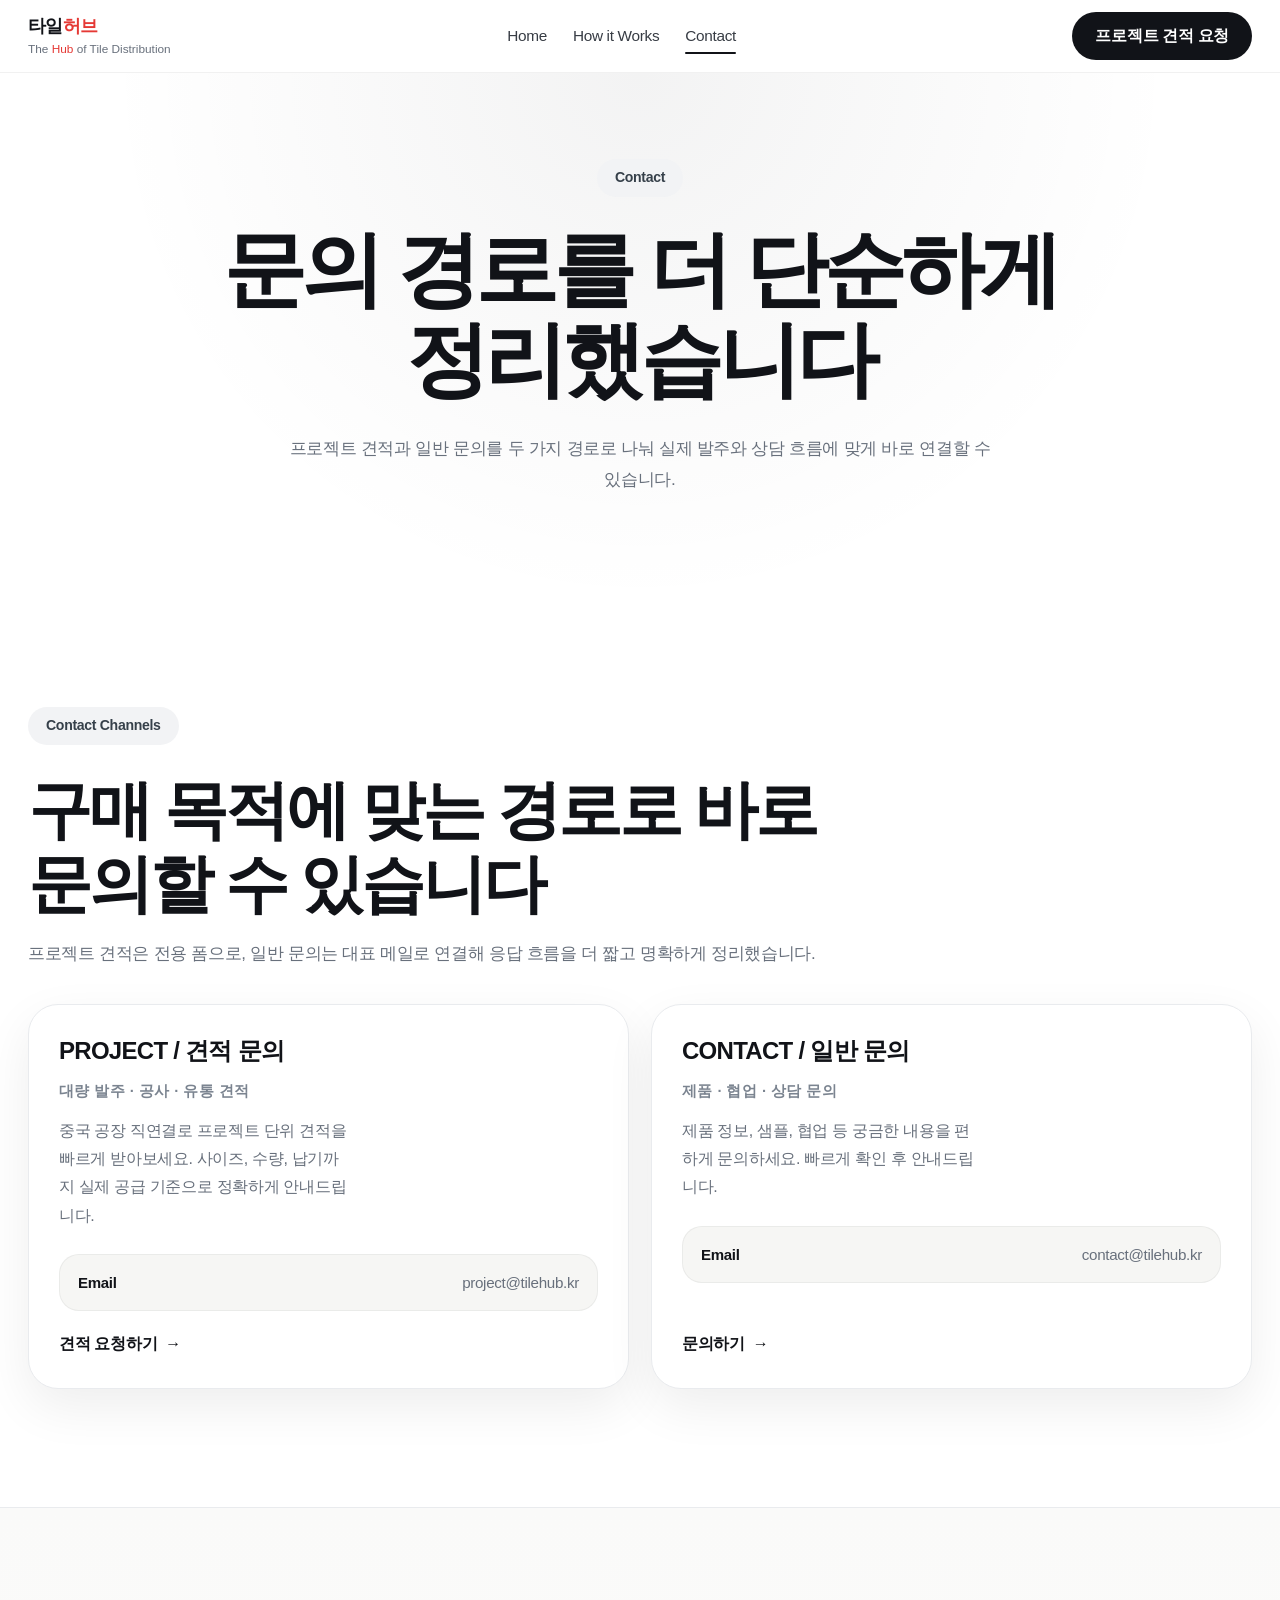
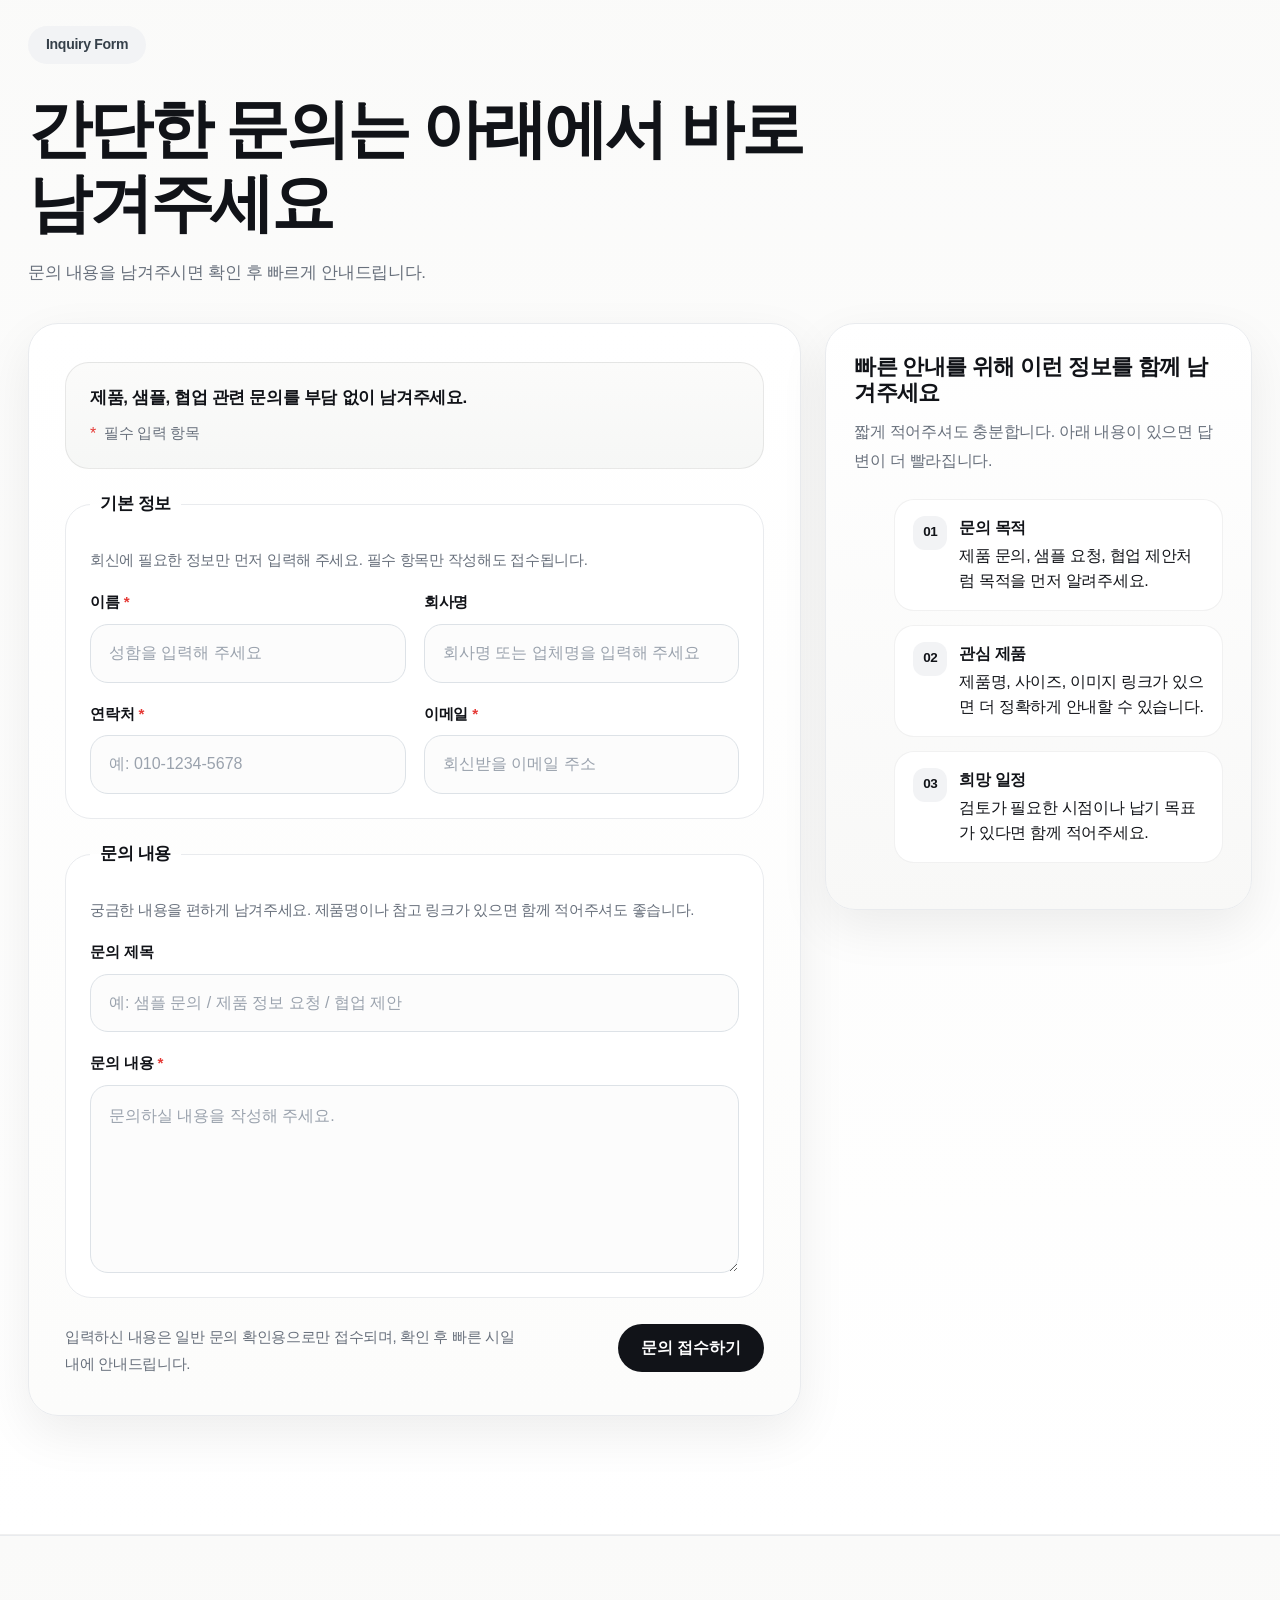
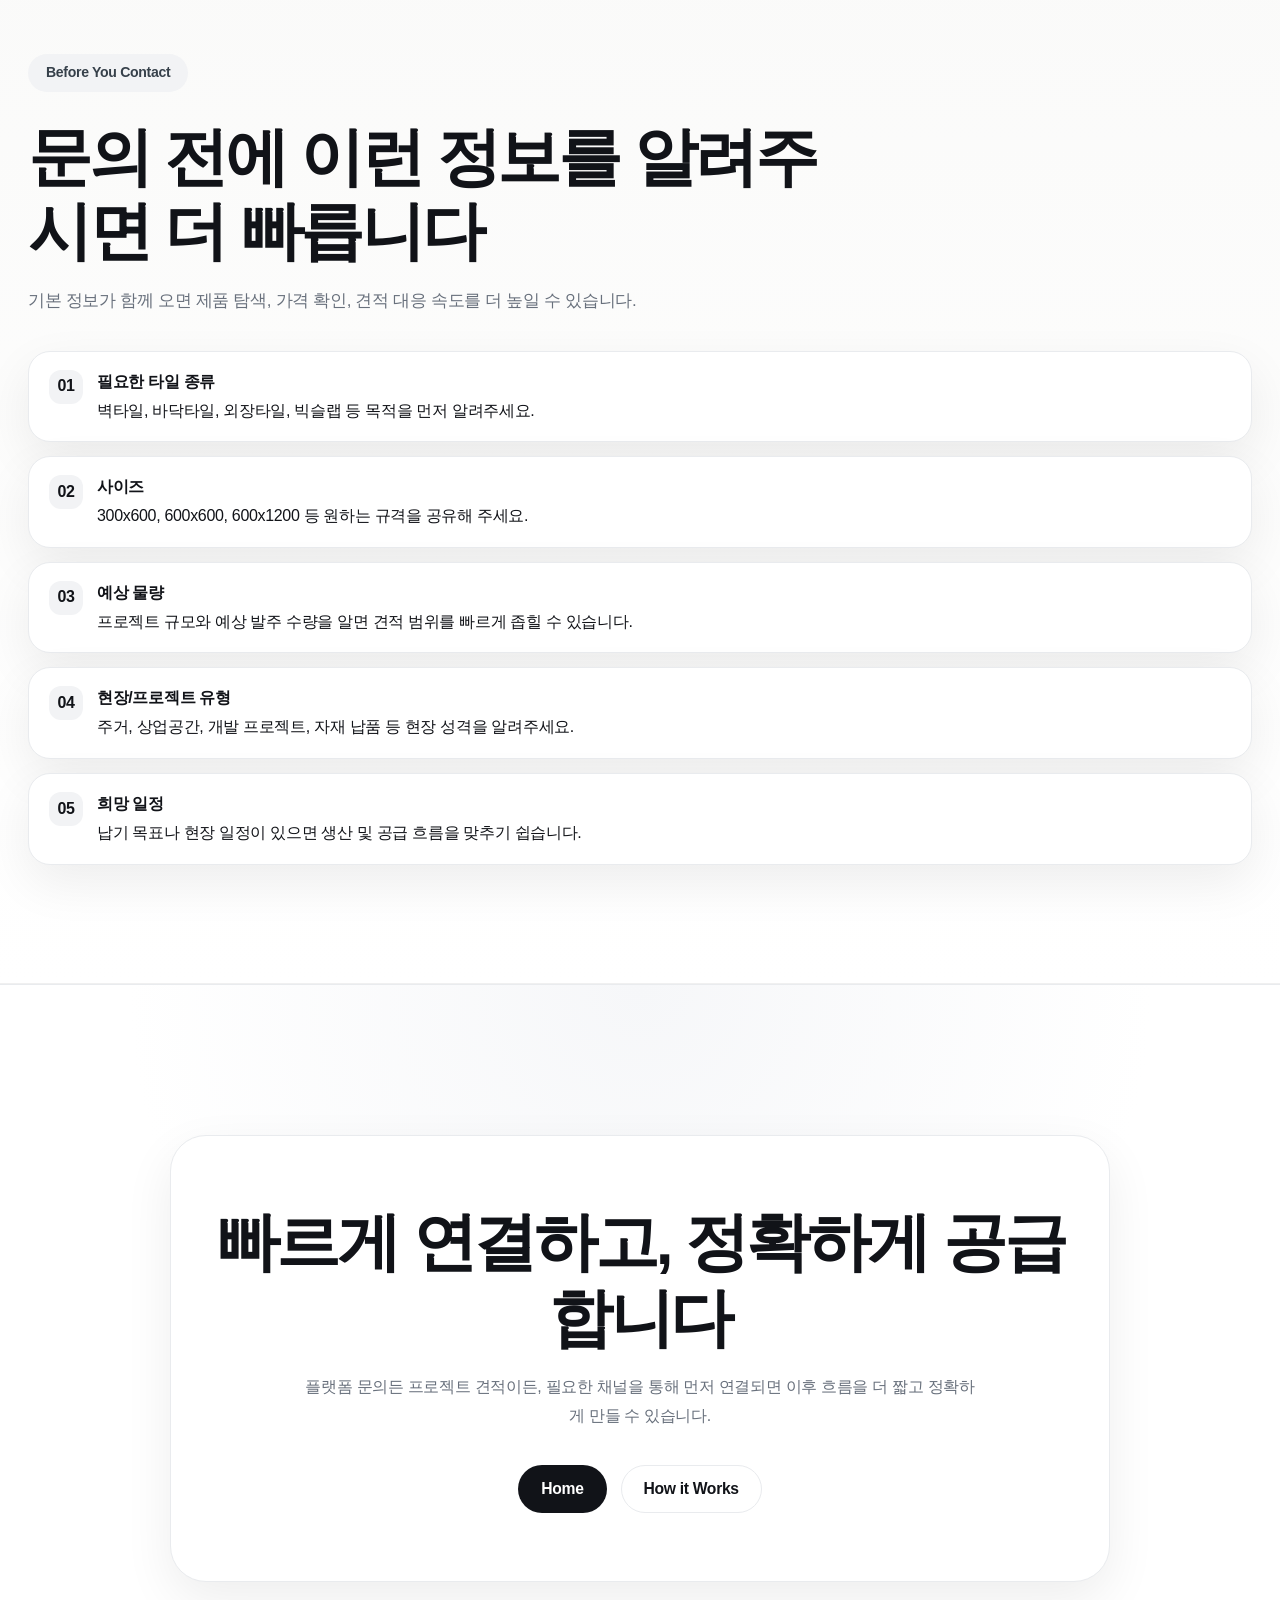
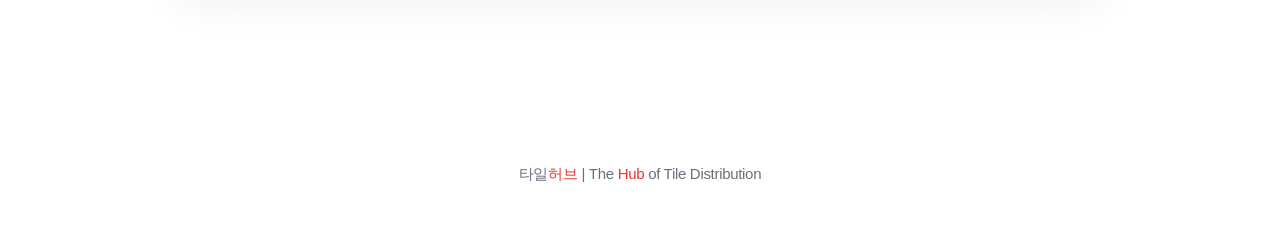
==== commit 2f83c8c5: "restore c99b0d4 stable version" ====
--- a/contact.html
+++ b/contact.html
@@ -225,219 +225,6 @@
     }
     .contact-item strong{font-size:.94rem}
     .contact-item span{color:var(--muted);text-align:right;font-size:.95rem}
-
-    .hero-consult-links{
-      display:flex;
-      justify-content:center;
-      align-items:center;
-      gap:10px;
-      flex-wrap:wrap;
-      margin-top:18px;
-      color:var(--muted);
-      font-size:.94rem;
-      line-height:1.7;
-    }
-
-    .hero-consult-links a{
-      color:#111318;
-      font-weight:700;
-      transition:opacity .24s ease;
-    }
-
-    .hero-consult-links a:hover{
-      opacity:.68;
-    }
-
-    .section-stack{
-      display:grid;
-      gap:24px;
-      margin-top:34px;
-    }
-
-    .quick-channel-panel{
-      display:grid;
-      grid-template-columns:minmax(0,.92fr) minmax(0,1.08fr);
-      gap:22px;
-      padding:32px 30px;
-      border-radius:30px;
-      border:1px solid var(--line);
-      background:linear-gradient(180deg,#ffffff 0%,#f8f8f7 100%);
-      box-shadow:var(--shadow);
-    }
-
-    .quick-channel-copy h3{
-      margin:10px 0 14px;
-      font-size:1.7rem;
-      line-height:1.18;
-      letter-spacing:-0.04em;
-    }
-
-    .quick-channel-copy p{
-      margin:0;
-      color:var(--muted);
-      line-height:1.82;
-      max-width:40ch;
-    }
-
-    .quick-channel-label{
-      display:inline-flex;
-      padding:8px 14px;
-      border-radius:999px;
-      background:var(--soft-2);
-      color:#36404a;
-      font-size:.82rem;
-      font-weight:700;
-      letter-spacing:.04em;
-    }
-
-    .quick-channel-grid{
-      display:grid;
-      grid-template-columns:repeat(2,minmax(0,1fr));
-      gap:16px;
-    }
-
-    .channel-card{
-      display:flex;
-      flex-direction:column;
-      justify-content:space-between;
-      gap:16px;
-      min-height:100%;
-      padding:24px 22px;
-      border-radius:24px;
-      border:1px solid rgba(17,19,24,.08);
-      background:#fff;
-      box-shadow:0 14px 36px rgba(0,0,0,.05);
-      text-decoration:none;
-      color:inherit;
-      transition:transform .24s ease, box-shadow .24s ease, border-color .24s ease;
-    }
-
-    .channel-card:hover{
-      transform:translateY(-3px);
-      box-shadow:var(--shadow-hover);
-      border-color:rgba(17,19,24,.12);
-    }
-
-    .channel-card strong{
-      font-size:1.08rem;
-      line-height:1.35;
-      letter-spacing:-0.02em;
-    }
-
-    .channel-card span,
-    .channel-card p{
-      margin:0;
-      color:var(--muted);
-      font-size:.94rem;
-      line-height:1.72;
-    }
-
-    .channel-card em{
-      display:inline-flex;
-      align-items:center;
-      gap:6px;
-      font-style:normal;
-      font-size:.92rem;
-      font-weight:700;
-      color:#111318;
-    }
-
-    .channel-card.is-form{
-      background:linear-gradient(180deg,#111318 0%,#1a1d24 100%);
-      color:#fff;
-      border-color:rgba(17,19,24,.92);
-    }
-
-    .channel-card.is-form span,
-    .channel-card.is-form p,
-    .channel-card.is-form em{
-      color:rgba(255,255,255,.84);
-    }
-
-    .channel-note{
-      margin-top:18px;
-      padding:18px 20px;
-      border-radius:22px;
-      background:#fff;
-      border:1px solid rgba(17,19,24,.06);
-      color:var(--muted);
-      font-size:.92rem;
-      line-height:1.72;
-    }
-
-    .channel-note strong{
-      color:#111318;
-    }
-
-    .email-guide-grid{
-      display:grid;
-      grid-template-columns:repeat(2,minmax(0,1fr));
-      gap:22px;
-    }
-
-    .contact-card-actions.is-between{
-      justify-content:space-between;
-      gap:14px;
-      flex-wrap:wrap;
-    }
-
-    .contact-helper{
-      color:#9097a2;
-      font-size:.9rem;
-      line-height:1.6;
-    }
-
-    .floating-consult{
-      position:fixed;
-      right:24px;
-      bottom:24px;
-      z-index:60;
-      display:grid;
-      gap:10px;
-      pointer-events:none;
-    }
-
-    .floating-consult a,
-    .floating-consult button{
-      pointer-events:auto;
-    }
-
-    .floating-consult-link{
-      display:inline-flex;
-      align-items:center;
-      justify-content:center;
-      min-height:48px;
-      padding:0 18px;
-      border-radius:999px;
-      border:1px solid rgba(17,19,24,.08);
-      background:rgba(255,255,255,.94);
-      color:#111318;
-      font-size:.92rem;
-      font-weight:700;
-      box-shadow:0 18px 42px rgba(0,0,0,.12);
-      backdrop-filter:blur(18px);
-      -webkit-backdrop-filter:blur(18px);
-      transition:transform .24s ease, box-shadow .24s ease, background .24s ease, color .24s ease;
-      white-space:nowrap;
-    }
-
-    .floating-consult-link:hover{
-      transform:translateY(-2px);
-      box-shadow:0 22px 52px rgba(0,0,0,.16);
-    }
-
-    .floating-consult-link.is-kakao{
-      background:#f6e24a;
-      color:#111318;
-      border-color:rgba(17,19,24,.06);
-    }
-
-    .floating-consult-link.is-form{
-      background:#111318;
-      color:#fff;
-      border-color:#111318;
-    }
-
     .form-section{
       background:linear-gradient(180deg,#fafaf9 0%,#ffffff 100%);
       border-top:1px solid var(--line);
@@ -696,13 +483,6 @@
       .contact-item span{text-align:left}
       .hero-actions,.form-footer{flex-direction:column;align-items:stretch}
       .btn{width:100%}
-
-      .hero-consult-links{margin-top:14px;font-size:.88rem}
-      .quick-channel-panel,.channel-card{padding:24px 22px;border-radius:24px}
-      .quick-channel-panel,.quick-channel-grid,.email-guide-grid{grid-template-columns:1fr}
-      .contact-card-actions.is-between{align-items:flex-start}
-      .floating-consult{right:16px;bottom:16px;gap:8px}
-      .floating-consult-link{min-height:42px;padding:0 14px;font-size:.82rem}
     }
   </style>
 </head>
@@ -715,7 +495,7 @@
         <a href="/how-it-works.html">How it Works</a>
         <a href="/contact.html" class="active">Contact</a>
       </nav>
-      <a class="btn btn-dark" href="/quote-request.html">견적 문의</a>
+      <a class="btn btn-dark" href="/project-request.html">프로젝트 견적 요청</a>
     </div>
   </header>
 
@@ -724,105 +504,59 @@
       <div class="container">
         <div class="hero-copy reveal show">
           <span class="eyebrow">Contact</span>
-          <h1>빠른 상담 채널과 문의 폼을 함께 운영합니다</h1>
-          <p>카카오톡과 WeChat으로 빠른 상담을 이어가고, 실제 검토가 필요한 문의는 목적에 맞는 폼으로 안정적으로 접수합니다.</p>
+          <h1>문의 경로를 더 단순하게 정리했습니다</h1>
+          <p>프로젝트 견적과 일반 문의를 두 가지 경로로 나눠
+실제 발주와 상담 흐름에 맞게 바로 연결할 수 있습니다.</p>
         </div>
       </div>
     </section>
 
-    <section id="quick-channels">
+    <section>
       <div class="container">
         <div class="section-head reveal">
-          <span class="eyebrow">Quick Consultation</span>
-          <h2>빠른 상담 채널과 전용 문의 구조를 함께 안내합니다</h2>
-          <p>빠르게 확인이 필요한 상담은 카카오톡과 WeChat 채널을 먼저 활용하고, 실제 검토가 필요한 문의는 아래 전용 폼과 문의 경로로 접수해 주세요.</p>
+          <span class="eyebrow">Contact Channels</span>
+          <h2>구매 목적에 맞는 경로로
+바로 문의할 수 있습니다</h2>
+          <p>프로젝트 견적은 전용 폼으로, 일반 문의는 대표 메일로 연결해
+응답 흐름을 더 짧고 명확하게 정리했습니다.</p>
         </div>
 
-        <div class="section-stack">
-          <div class="quick-channel-panel reveal reveal-delay-1">
-            <div class="quick-channel-copy">
-              <span class="quick-channel-label">Fast Response</span>
-              <h3>빠른 상담 채널</h3>
-              <p>간단한 일정 확인, 기본 제품 문의, 중국 측 커뮤니케이션이 필요한 경우 빠른 상담 채널을 이용하시면 응답 경로를 더 짧게 가져갈 수 있습니다.</p>
-              <div class="channel-note"><strong>WeChat 안내</strong> QR 또는 ID 정보가 필요한 경우 빠른 상담 채널에서 함께 확인할 수 있도록 별도 안내합니다.</div>
+        <div class="contact-grid">
+          <article class="contact-card reveal reveal-delay-1">
+            <div>
+              <h3>PROJECT / 견적 문의</h3>
+              <span class="contact-kicker">대량 발주 · 공사 · 유통 견적</span>
+              <p>중국 공장 직연결로 프로젝트 단위 견적을 빠르게 받아보세요.
+사이즈, 수량, 납기까지 실제 공급 기준으로 정확하게 안내드립니다.</p>
+              <div class="contact-list">
+                <a class="contact-item" href="mailto:project@tilehub.kr?subject=[TileHub] 프로젝트 견적 문의">
+                  <strong>Email</strong>
+                  <span>project@tilehub.kr</span>
+                </a>
+              </div>
             </div>
-            <div class="quick-channel-grid">
-              <a class="channel-card reveal reveal-delay-2" href="#contact-form">
-                <div>
-                  <strong>카카오톡 상담</strong>
-                  <p>빠른 일정 확인, 기본 상담, 간단한 1차 문의에 적합합니다.</p>
-                </div>
-                <em>상담 채널 안내 보기 <span aria-hidden="true">→</span></em>
-              </a>
-              <a class="channel-card reveal reveal-delay-3" href="#contact-form">
-                <div>
-                  <strong>WeChat 상담</strong>
-                  <p>중국 공장 커뮤니케이션과 해외 상담이 필요한 경우에 적합합니다.</p>
-                </div>
-                <em>WeChat 안내 보기 <span aria-hidden="true">→</span></em>
-              </a>
+            <div class="contact-card-actions">
+              <a class="contact-link" href="/project-request.html">견적 요청하기 <span aria-hidden="true">→</span></a>
             </div>
-          </div>
-
-          <div class="section-head reveal">
-            <span class="eyebrow">Dedicated Email Guide</span>
-            <h2>전용 이메일 안내</h2>
-            <p>기존 전용 이메일 4개 구조는 유지합니다. 다만 실제 접수와 검토는 연결된 폼 경로를 우선 기준으로 운영합니다.</p>
-          </div>
-
-          <div class="email-guide-grid">
-            <article class="contact-card reveal reveal-delay-1">
-              <div>
-                <h3>제품 · 가격 문의</h3>
-                <span class="contact-kicker">일반 제품 상담 · 샘플 · 가격 확인</span>
-                <span class="contact-email">sales@tilehub.kr</span>
-                <p>제품 정보, 가격, 샘플 및 기본 상담은 일반 문의 폼으로 가장 빠르게 이어집니다.</p>
+          </article>
+
+          <article class="contact-card reveal reveal-delay-2">
+            <div>
+              <h3>CONTACT / 일반 문의</h3>
+              <span class="contact-kicker">제품 · 협업 · 상담 문의</span>
+              <p>제품 정보, 샘플, 협업 등 궁금한 내용을 편하게 문의하세요.
+빠르게 확인 후 안내드립니다.</p>
+              <div class="contact-list">
+                <a class="contact-item" href="mailto:contact@tilehub.kr?subject=[TileHub] 일반 문의">
+                  <strong>Email</strong>
+                  <span>contact@tilehub.kr</span>
+                </a>
               </div>
-              <div class="contact-card-actions is-between">
-                <a class="contact-link" href="#contact-form">일반 문의 폼 <span aria-hidden="true">→</span></a>
-                <span class="contact-helper">전용 이메일 유지</span>
-              </div>
-            </article>
-
-            <article class="contact-card reveal reveal-delay-2">
-              <div>
-                <h3>프로젝트 견적 문의</h3>
-                <span class="contact-kicker">대량 발주 · 현장 · 유통 프로젝트</span>
-                <span class="contact-email">project@tilehub.kr</span>
-                <p>현장 단위 공급, 대량 발주, 유통 프로젝트는 프로젝트 요청 폼에서 상세하게 검토합니다.</p>
-              </div>
-              <div class="contact-card-actions is-between">
-                <a class="contact-link" href="/project-request.html">프로젝트 요청 <span aria-hidden="true">→</span></a>
-                <span class="contact-helper">전용 이메일 유지</span>
-              </div>
-            </article>
-
-            <article class="contact-card reveal reveal-delay-3">
-              <div>
-                <h3>공장 · 커스텀 제작 문의</h3>
-                <span class="contact-kicker">OEM · ODM · 주문제작 · 스펙 협의</span>
-                <span class="contact-email">factory@tilehub.kr</span>
-                <p>중국 공장 연결과 커스텀 제작은 전용 제작 폼으로 접수하면 검토 정확도가 높습니다.</p>
-              </div>
-              <div class="contact-card-actions is-between">
-                <a class="contact-link" href="/custom-tile.html">커스텀 제작 문의 <span aria-hidden="true">→</span></a>
-                <span class="contact-helper">전용 이메일 유지</span>
-              </div>
-            </article>
-
-            <article class="contact-card reveal">
-              <div>
-                <h3>제휴 · 협업 문의</h3>
-                <span class="contact-kicker">파트너십 · 공급 제안 · 협업</span>
-                <span class="contact-email">partners@tilehub.kr</span>
-                <p>제휴와 협업 제안은 일반 문의 폼에서 제안 배경과 목적을 남겨주시면 담당자가 확인합니다.</p>
-              </div>
-              <div class="contact-card-actions is-between">
-                <a class="contact-link" href="#contact-form">문의 접수하기 <span aria-hidden="true">→</span></a>
-                <span class="contact-helper">전용 이메일 유지</span>
-              </div>
-            </article>
-          </div>
+            </div>
+            <div class="contact-card-actions">
+              <a class="contact-link" href="mailto:contact@tilehub.kr?subject=[TileHub] 일반 문의">문의하기 <span aria-hidden="true">→</span></a>
+            </div>
+          </article>
         </div>
       </div>
     </section>
@@ -830,27 +564,27 @@
     <section class="form-section" id="contact-form">
       <div class="container">
         <div class="section-head reveal">
-          <span class="eyebrow">General Inquiry</span>
-          <h2>일반 문의를 아래에서 바로 남겨주세요</h2>
-          <p>제품, 가격, 상담 관련 문의를 편하게 남겨주세요. 확인 후 빠르게 안내드립니다.</p>
+          <span class="eyebrow">Inquiry Form</span>
+          <h2>간단한 문의는 아래에서 바로 남겨주세요</h2>
+          <p>문의 내용을 남겨주시면 확인 후 빠르게 안내드립니다.</p>
         </div>
 
         <div class="form-layout">
           <div class="form-card reveal reveal-delay-1">
             <form id="contactInquiryForm" action="https://formspree.io/f/mzdjkgop" method="POST" novalidate>
-              <input type="hidden" name="_subject" value="TileHub 일반 문의" />
-              <input type="hidden" name="subject" value="TileHub 일반 문의" />
+              <input type="hidden" name="_subject" value="TileHub 일반 문의 접수" />
+              <input type="hidden" name="subject" value="TileHub 일반 문의 접수" />
               <input type="hidden" name="inquiry_type" value="general" />
               <input type="hidden" name="_next" value="https://tilehub.kr/thankyou.html?source=contact" />
 
               <div class="form-intro">
-                <strong>제품, 가격, 상담 관련 문의를 부담 없이 남겨주세요.</strong>
+                <strong>제품, 샘플, 협업 관련 문의를 부담 없이 남겨주세요.</strong>
                 <div class="required-guide"><span class="required-mark">*</span> 필수 입력 항목</div>
               </div>
 
               <fieldset>
                 <legend>기본 정보</legend>
-                <p class="section-summary">이름, 연락처, 이메일, 문의 내용만 입력하시면 바로 접수됩니다.</p>
+                <p class="section-summary">회신에 필요한 정보만 먼저 입력해 주세요. 필수 항목만 작성해도 접수됩니다.</p>
                 <div class="field-grid">
                   <div class="field">
                     <label for="contact-name">이름<span class="required-mark">*</span></label>
@@ -858,11 +592,16 @@
                     <div class="field-error"></div>
                   </div>
                   <div class="field">
+                    <label for="contact-company">회사명</label>
+                    <input id="contact-company" name="company" type="text" placeholder="회사명 또는 업체명을 입력해 주세요" autocomplete="organization" />
+                    <div class="field-error"></div>
+                  </div>
+                  <div class="field">
                     <label for="contact-phone">연락처<span class="required-mark">*</span></label>
                     <input id="contact-phone" name="phone" type="tel" placeholder="예: 010-1234-5678" autocomplete="tel" inputmode="tel" required />
                     <div class="field-error"></div>
                   </div>
-                  <div class="field field-full">
+                  <div class="field">
                     <label for="contact-email">이메일<span class="required-mark">*</span></label>
                     <input id="contact-email" name="email" type="email" placeholder="회신받을 이메일 주소" autocomplete="email" required />
                     <div class="field-error"></div>
@@ -872,8 +611,13 @@
 
               <fieldset>
                 <legend>문의 내용</legend>
-                <p class="section-summary">제품, 가격, 상담 관련 문의를 편하게 작성해 주세요.</p>
+                <p class="section-summary">궁금한 내용을 편하게 남겨주세요. 제품명이나 참고 링크가 있으면 함께 적어주셔도 좋습니다.</p>
                 <div class="field-grid">
+                  <div class="field field-full">
+                    <label for="contact-subject">문의 제목</label>
+                    <input id="contact-subject" name="subject_line" type="text" placeholder="예: 샘플 문의 / 제품 정보 요청 / 협업 제안" />
+                    <div class="field-error"></div>
+                  </div>
                   <div class="field field-full">
                     <label for="contact-message">문의 내용<span class="required-mark">*</span></label>
                     <textarea id="contact-message" name="message" placeholder="문의하실 내용을 작성해 주세요." required></textarea>
@@ -891,12 +635,12 @@
           </div>
 
           <aside class="guide-card reveal reveal-delay-2">
-            <h3>추가 문의가 필요하신 경우</h3>
-            <p>프로젝트 요청과 커스텀 제작은 전용 폼에서 더 자세히 접수하실 수 있습니다.</p>
+            <h3>빠른 안내를 위해 이런 정보를 함께 남겨주세요</h3>
+            <p>짧게 적어주셔도 충분합니다. 아래 내용이 있으면 답변이 더 빨라집니다.</p>
             <ul class="guide-list">
-              <li><span>01</span><div><strong>프로젝트 요청</strong><div>대량 발주, 공사, 유통, 현장 단위 상담은 프로젝트 전용 폼을 이용해 주세요.</div></div></li>
-              <li><span>02</span><div><strong>커스텀 타일 제작</strong><div>주문제작, 패턴 개발, 특수 사양 문의는 커스텀 전용 폼으로 접수됩니다.</div></div></li>
-              <li><span>03</span><div><strong>빠른 견적 문의</strong><div>가볍게 가격과 수량을 확인하고 싶다면 견적 문의 폼을 이용해 주세요.</div></div></li>
+              <li><span>01</span><div><strong>문의 목적</strong><div>제품 문의, 샘플 요청, 협업 제안처럼 목적을 먼저 알려주세요.</div></div></li>
+              <li><span>02</span><div><strong>관심 제품</strong><div>제품명, 사이즈, 이미지 링크가 있으면 더 정확하게 안내할 수 있습니다.</div></div></li>
+              <li><span>03</span><div><strong>희망 일정</strong><div>검토가 필요한 시점이나 납기 목표가 있다면 함께 적어주세요.</div></div></li>
             </ul>
           </aside>
         </div>
@@ -940,7 +684,7 @@
       <div class="container">
         <div class="cta-box reveal">
           <h2>빠르게 연결하고, 정확하게 공급합니다</h2>
-          <p>문의 목적에 맞는 폼으로 먼저 접수하면 이후 안내와 검토 흐름을 더 빠르고 정확하게 이어갈 수 있습니다.</p>
+          <p>플랫폼 문의든 프로젝트 견적이든, 필요한 채널을 통해 먼저 연결되면 이후 흐름을 더 짧고 정확하게 만들 수 있습니다.</p>
           <div class="hero-actions">
             <a class="btn btn-dark" href="/">Home</a>
             <a class="btn btn-light" href="/how-it-works.html">How it Works</a>
@@ -949,12 +693,6 @@
       </div>
     </section>
   </main>
-
-  <div class="floating-consult" aria-label="빠른 상담">
-    <a class="floating-consult-link is-kakao" href="#quick-channels">카카오톡 상담</a>
-    <a class="floating-consult-link" href="#quick-channels">WeChat 상담</a>
-    <a class="floating-consult-link is-form" href="#contact-form">문의하기</a>
-  </div>
 
   <footer>
     <div class="container footer-row">
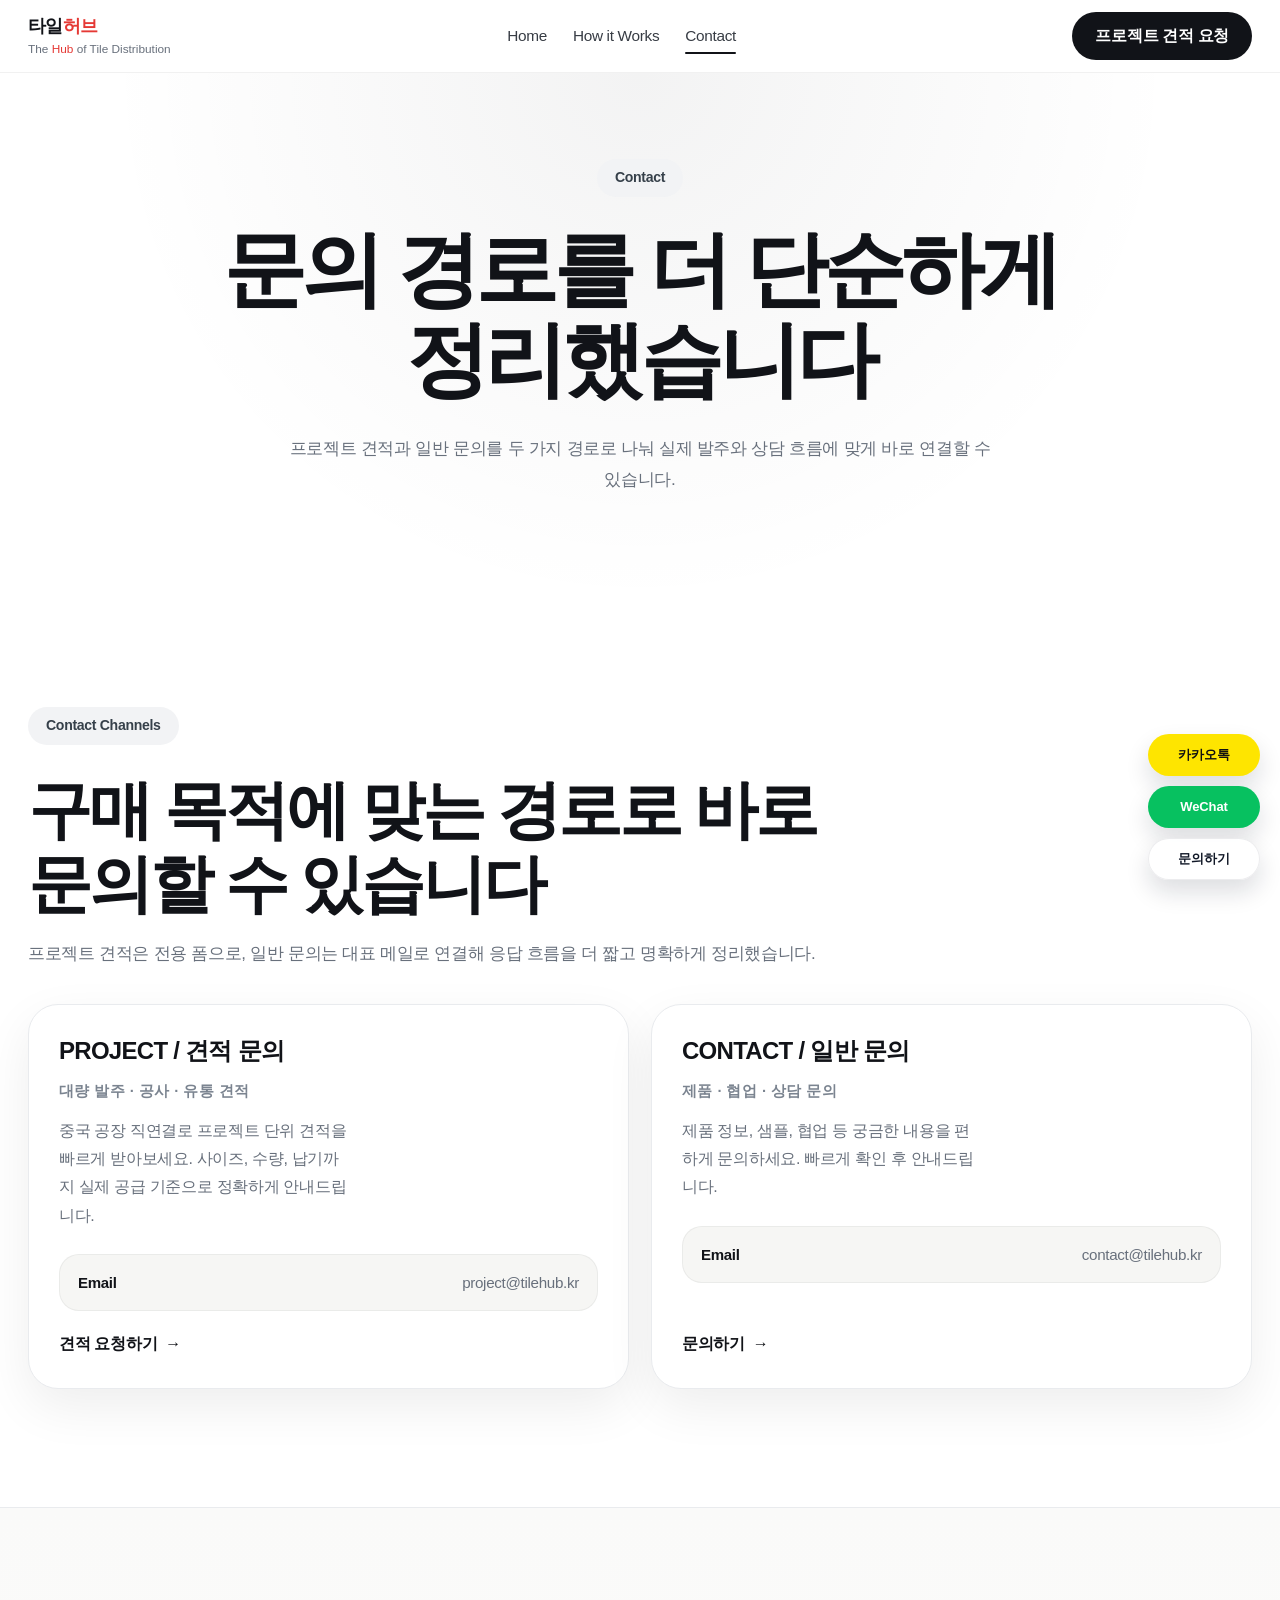
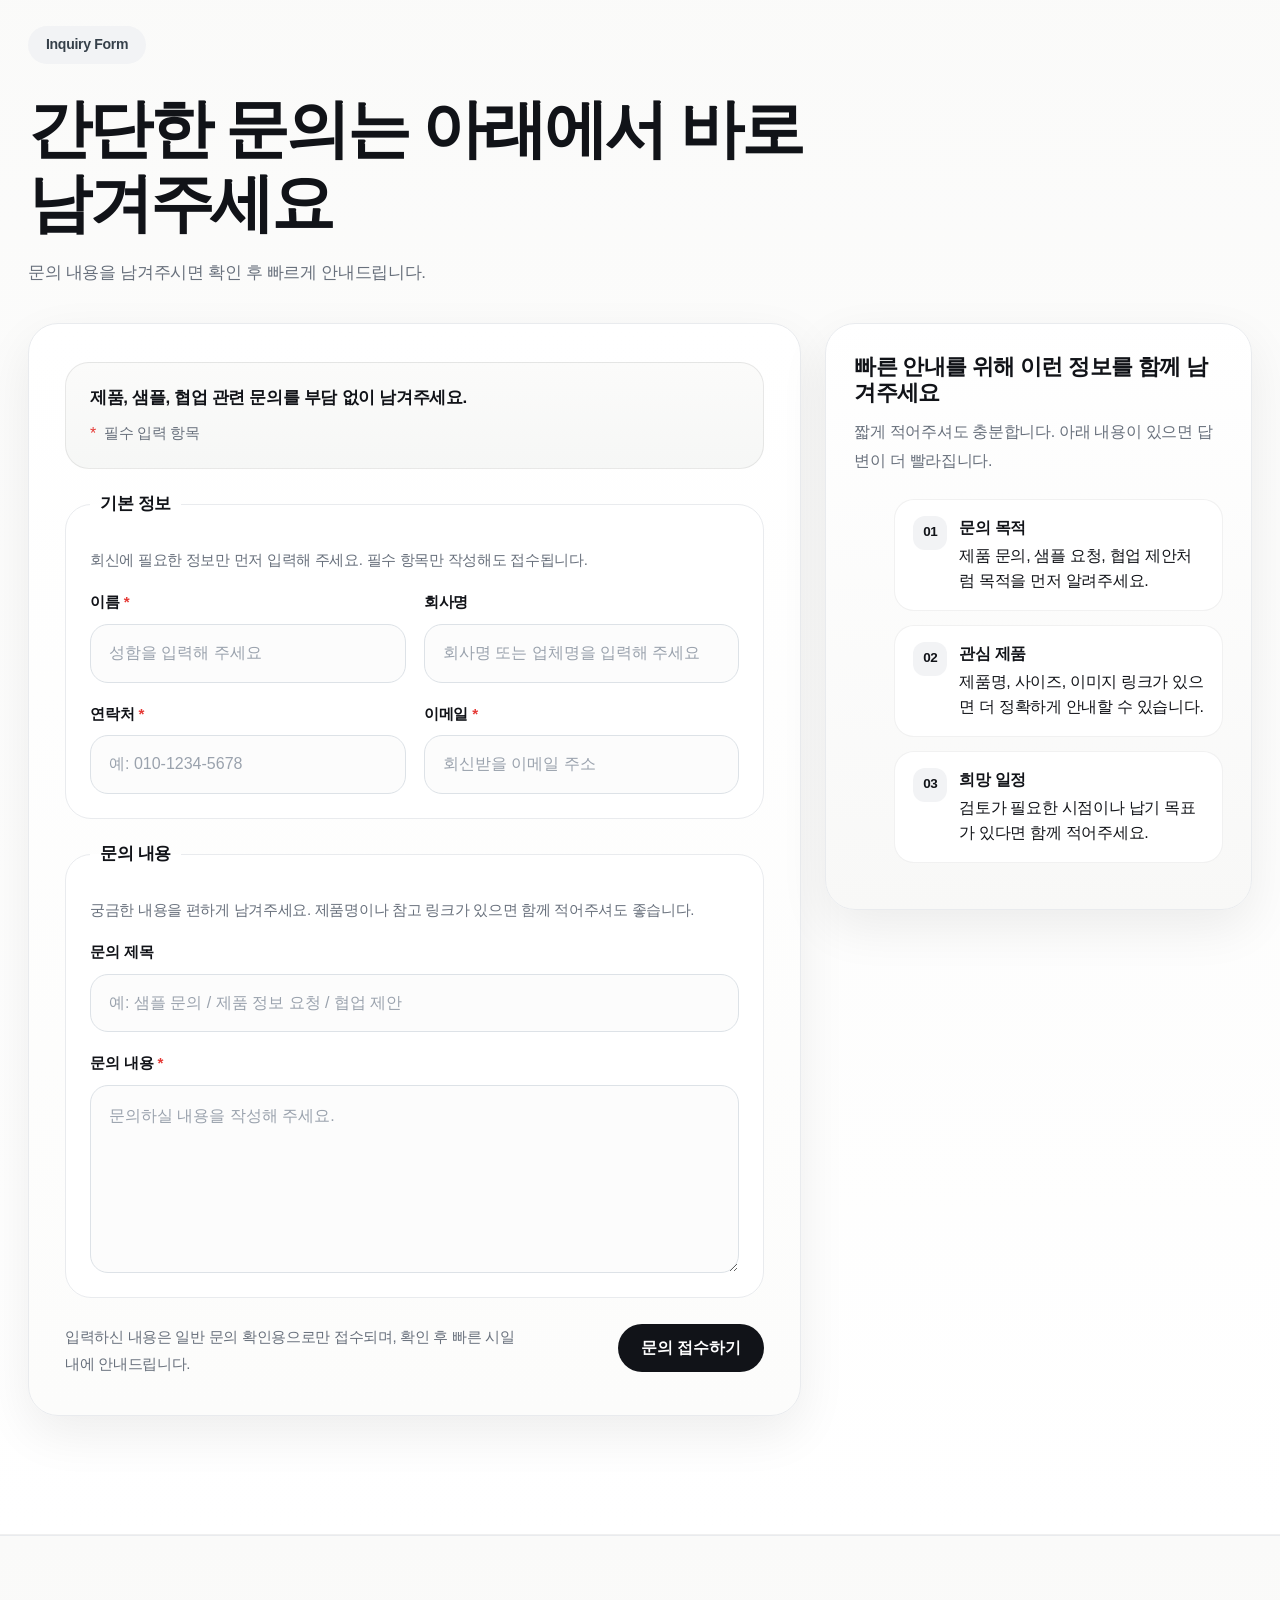
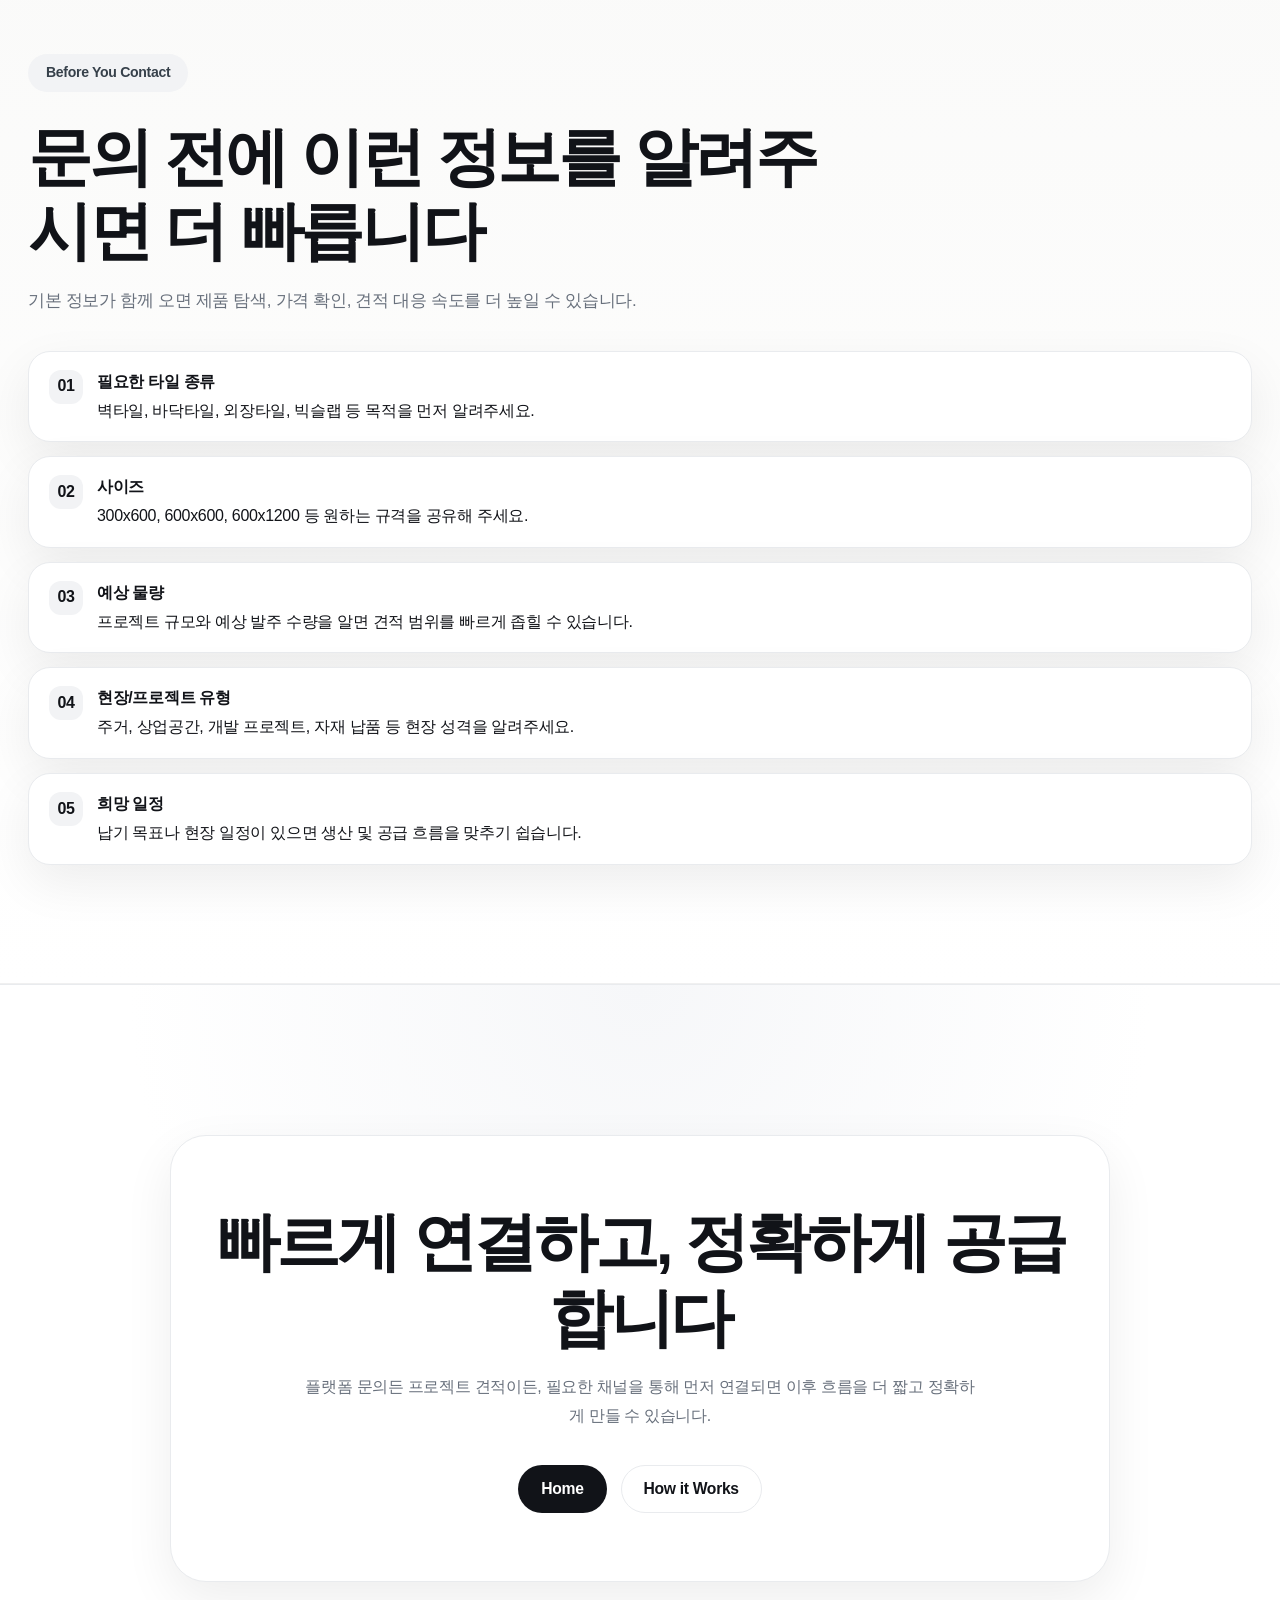
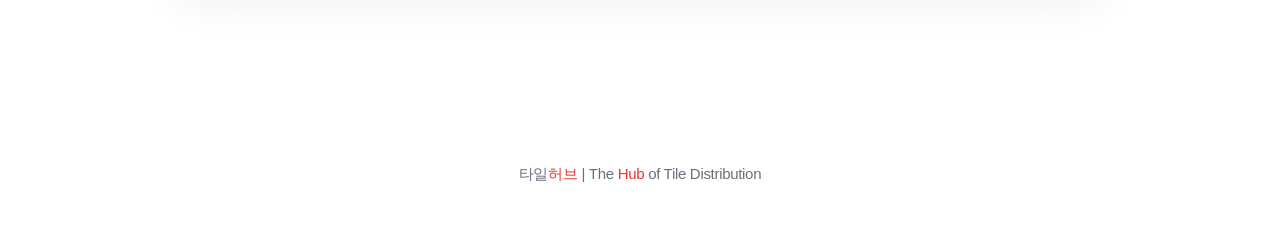
==== commit 9776adb3: "feat: add floating consultation buttons (kakao, wechat, inquiry)" ====
--- a/contact.html
+++ b/contact.html
@@ -830,5 +830,98 @@
     window.addEventListener("load", handleReveal);
     handleReveal();
   </script>
+  <style>
+    .floating-consult{
+      position: fixed;
+      right: 20px;
+      bottom: 20px;
+      z-index: 1200;
+      display: flex;
+      flex-direction: column;
+      gap: 10px;
+      align-items: flex-end;
+    }
+
+    .floating-consult-link{
+      min-width: 112px;
+      height: 42px;
+      padding: 0 16px;
+      border-radius: 999px;
+      display: inline-flex;
+      align-items: center;
+      justify-content: center;
+      font-size: 13px;
+      font-weight: 600;
+      letter-spacing: -0.01em;
+      text-decoration: none;
+      box-shadow: 0 12px 24px rgba(15, 23, 42, 0.14);
+      transition: background-color 0.2s ease, transform 0.2s ease;
+      backdrop-filter: blur(10px);
+    }
+
+    .floating-consult-link:hover{
+      transform: translateY(-1px);
+    }
+
+    .floating-consult-link.is-kakao{
+      background: #FEE500;
+      color: #111111;
+    }
+
+    .floating-consult-link.is-wechat{
+      background: #07C160;
+      color: #ffffff;
+    }
+
+    .floating-consult-link.is-wechat:hover{
+      background: #05a94f;
+    }
+
+    .floating-consult-link.is-inquiry{
+      background: rgba(255, 255, 255, 0.92);
+      color: #111827;
+      border: 1px solid rgba(15, 23, 42, 0.08);
+    }
+
+    @media (max-width: 767px){
+      .floating-consult{
+        right: 16px;
+        bottom: 16px;
+        gap: 8px;
+      }
+
+      .floating-consult-link{
+        min-width: 104px;
+        height: 40px;
+        padding: 0 14px;
+        font-size: 12px;
+      }
+    }
+  </style>
+
+  <div class="floating-consult" aria-label="Quick Consultation">
+    <a
+      class="floating-consult-link is-kakao"
+      href="https://pf.kakao.com/_임시"
+      target="_blank"
+      rel="noopener"
+    >
+      카카오톡
+    </a>
+
+    <a
+      class="floating-consult-link is-wechat"
+      href="contact.html"
+    >
+      WeChat
+    </a>
+
+    <a
+      class="floating-consult-link is-inquiry"
+      href="#contactInquiryForm"
+    >
+      문의하기
+    </a>
+  </div>
 </body>
 </html>
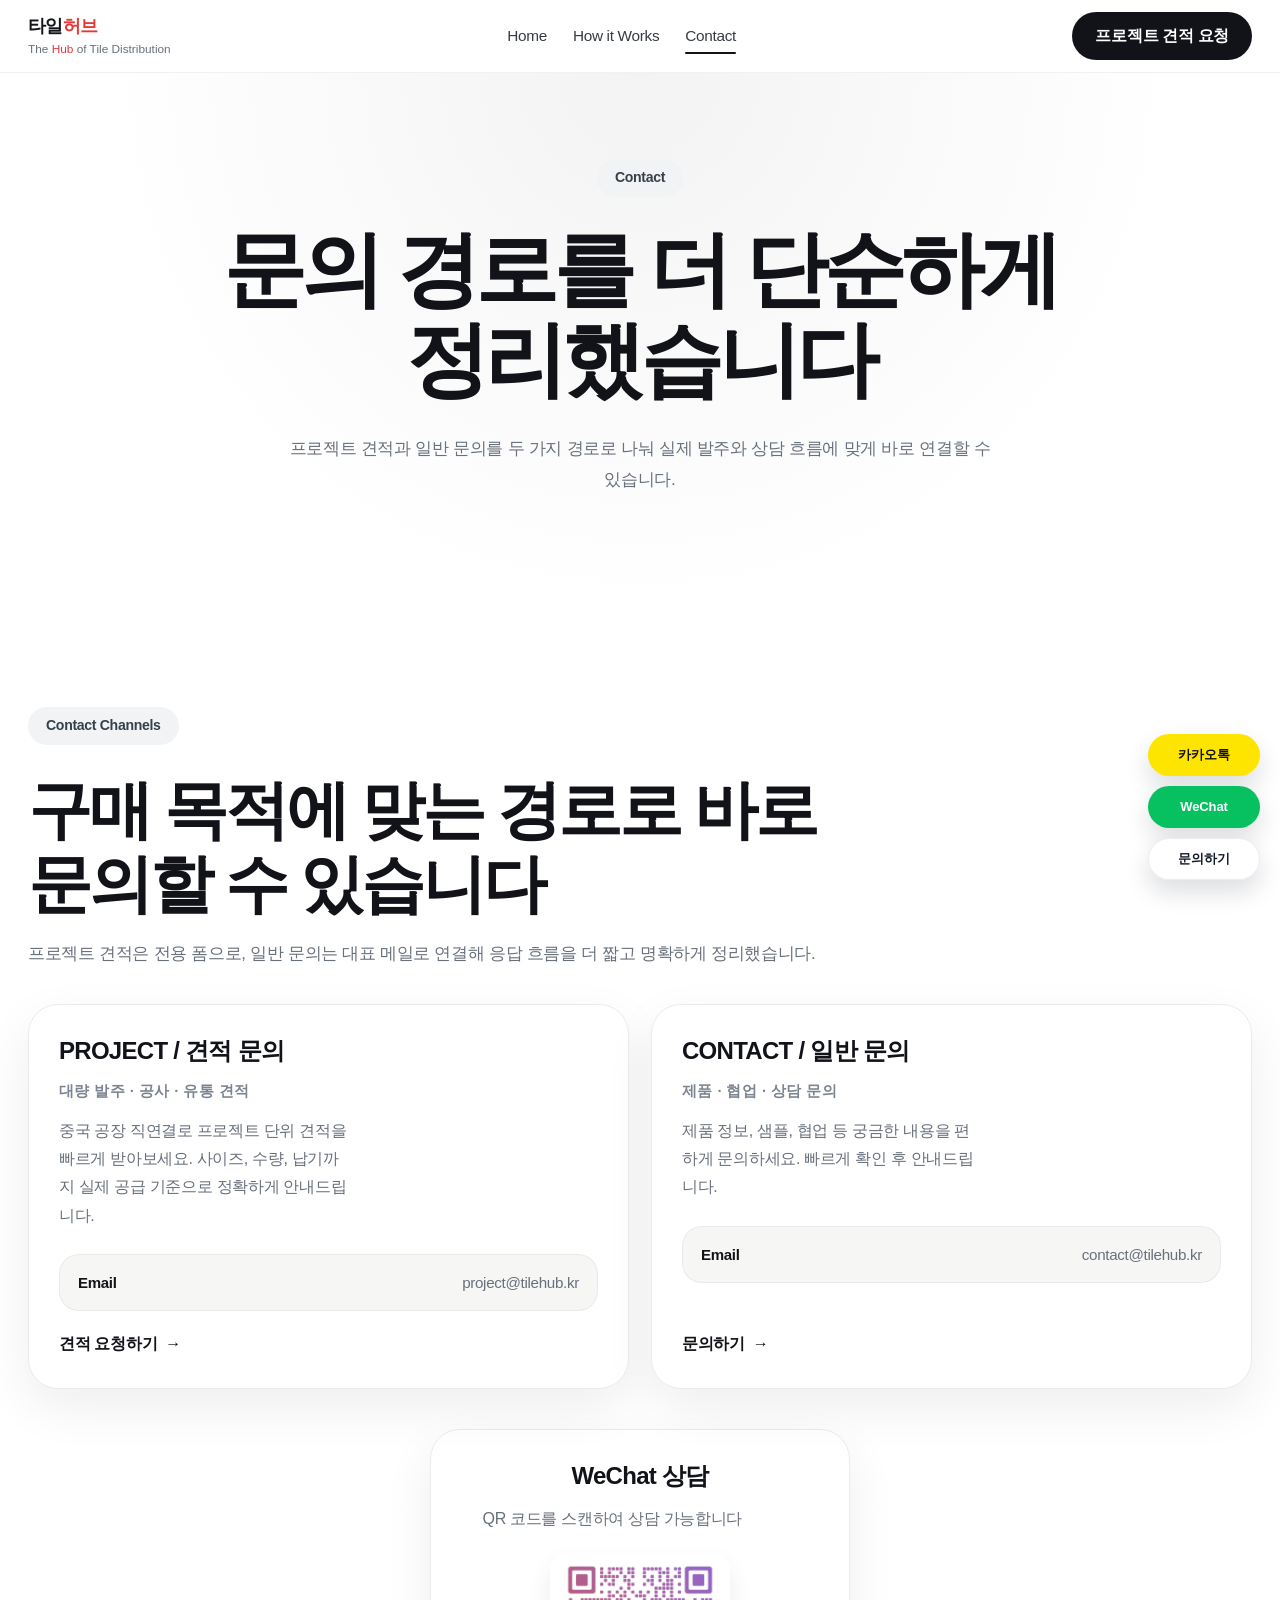
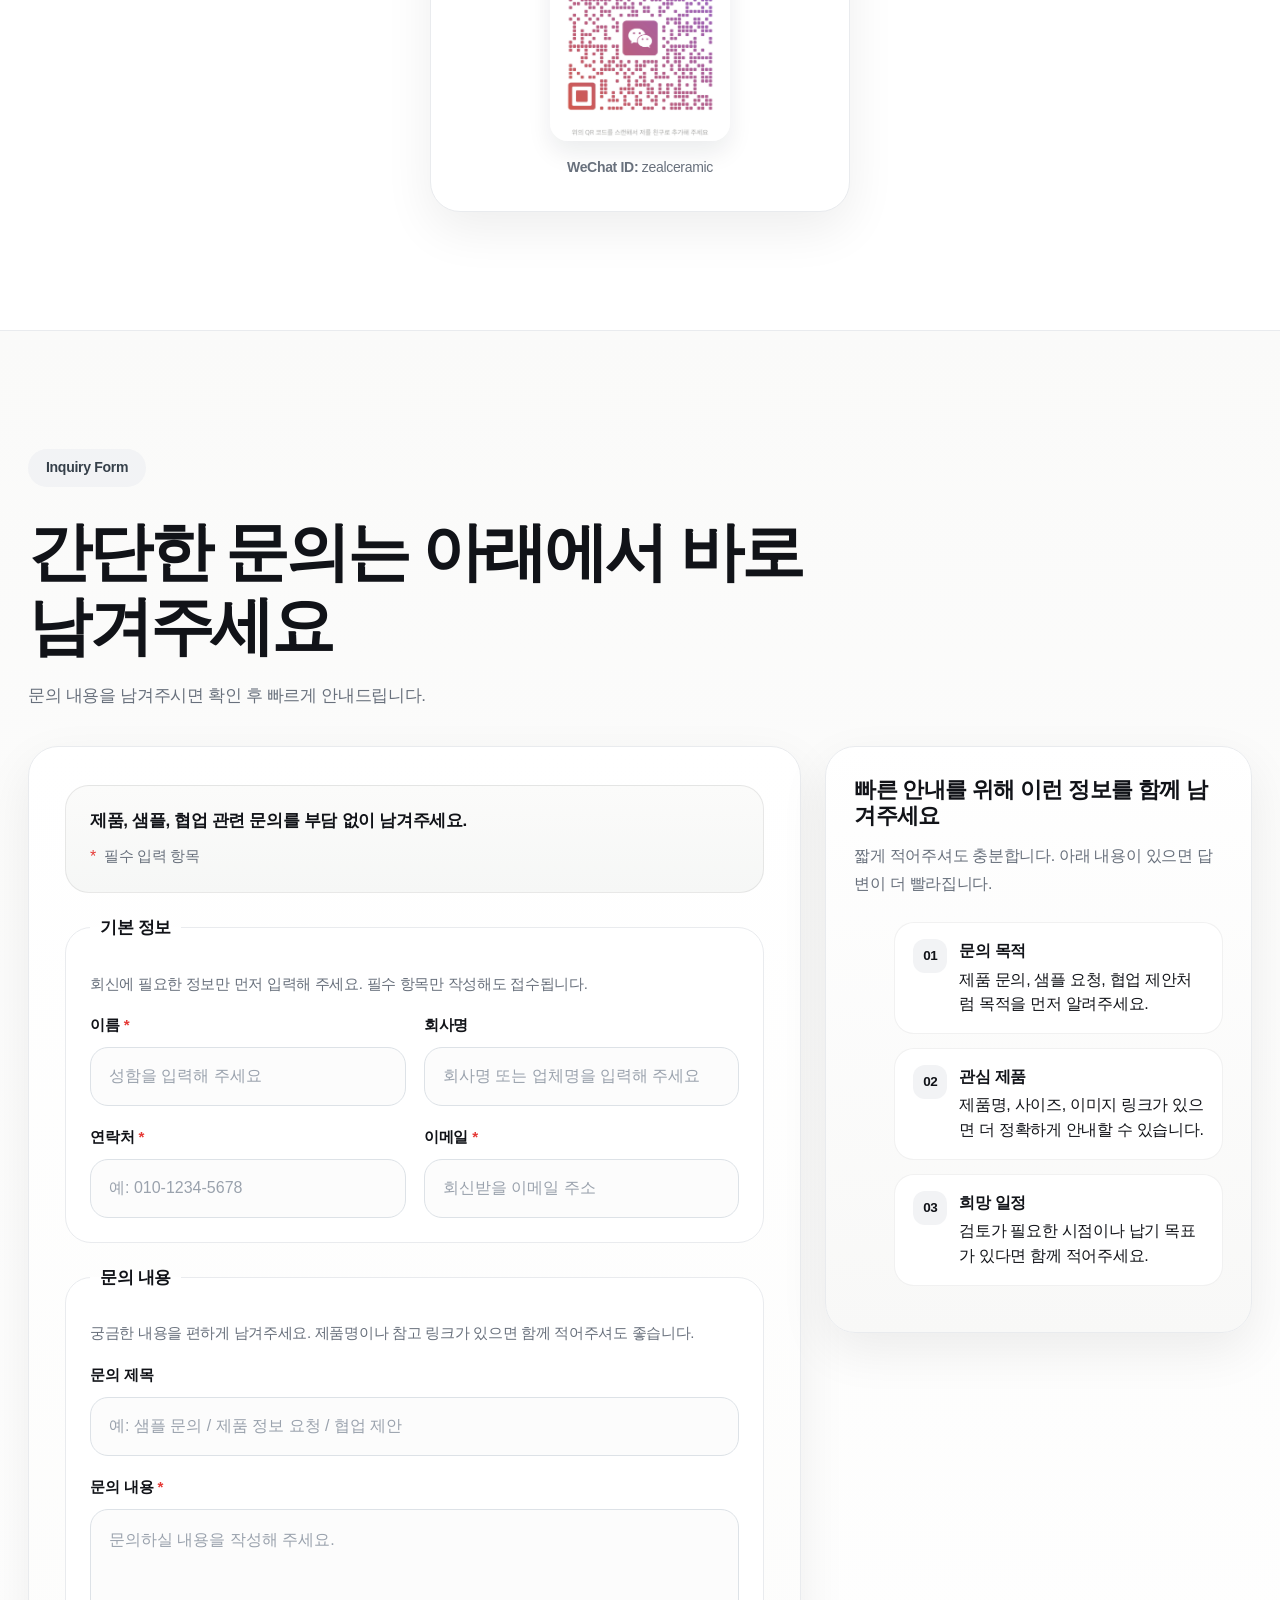
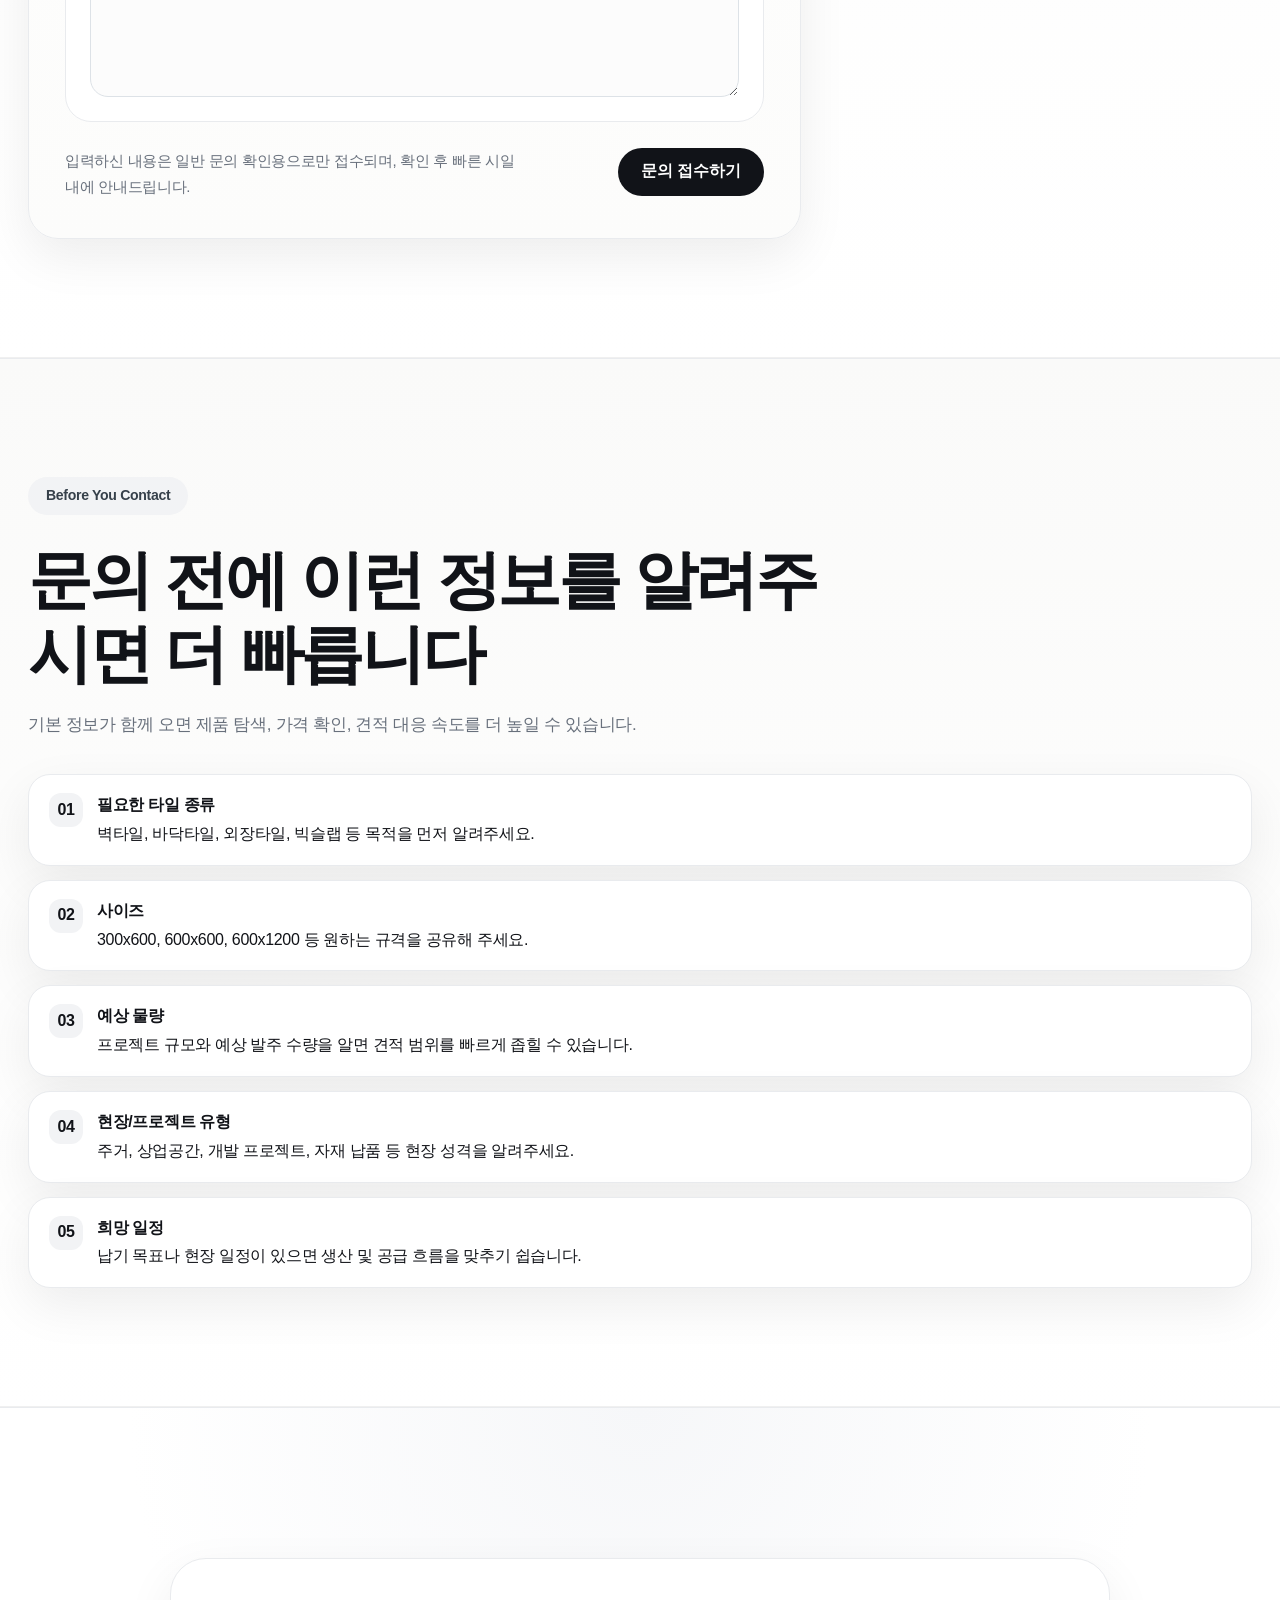
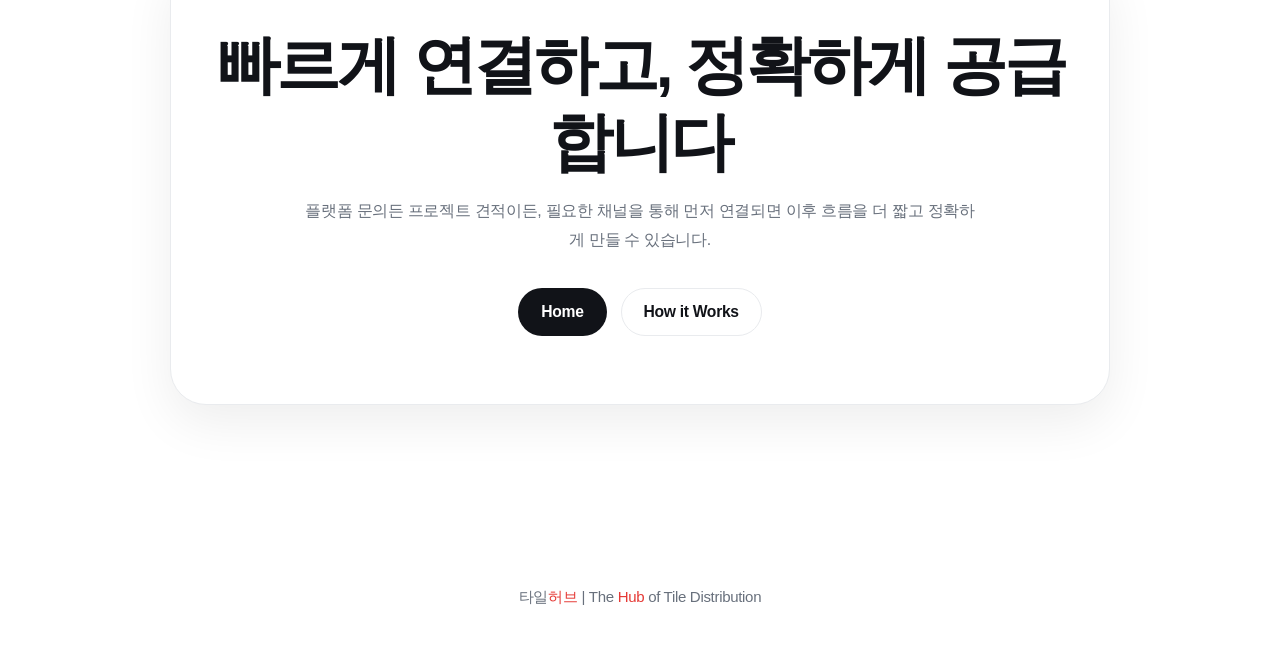
==== commit 50ee7a34: "fix: kakao real link + wechat QR section" ====
--- a/contact.html
+++ b/contact.html
@@ -348,6 +348,39 @@
     .has-error .field-error{display:block}
     .has-error input,.has-error select,.has-error textarea{border-color:rgba(229,57,53,.42);background:#fff7f6;box-shadow:none}
     .form-footer{display:flex;align-items:flex-start;justify-content:space-between;gap:18px;flex-wrap:wrap;padding-top:4px}
+
+    .wechat-consult{
+      margin-top: 40px;
+      text-align: center;
+    }
+
+    .wechat-consult .contact-card{
+      margin: 0 auto;
+      max-width: 420px;
+    }
+
+    .wechat-qr{
+      margin-top: 20px;
+    }
+
+    .wechat-qr img{
+      display: block;
+      width: 100%;
+      max-width: 180px;
+      height: auto;
+      margin: 0 auto 16px;
+      border-radius: 18px;
+      box-shadow: 0 12px 24px rgba(15, 23, 42, 0.08);
+    }
+
+    .wechat-id{
+      font-size: 14px;
+      color: var(--muted);
+    }
+
+    .wechat-id strong{
+      color: var(--ink);
+    }
     .form-note{max-width:460px;color:var(--muted);font-size:.94rem;line-height:1.75}
     .submit-status:empty{display:none}
     .submit-status{margin-top:4px;padding:14px 16px;border-radius:18px;background:#f6f7f8;color:var(--muted);font-size:.92rem;line-height:1.7}
@@ -555,6 +588,19 @@
             </div>
             <div class="contact-card-actions">
               <a class="contact-link" href="mailto:contact@tilehub.kr?subject=[TileHub] 일반 문의">문의하기 <span aria-hidden="true">→</span></a>
+            </div>
+          </article>
+        </div>
+
+        <div class="wechat-consult reveal">
+          <article class="contact-card">
+            <div>
+              <h3>WeChat 상담</h3>
+              <p>QR 코드를 스캔하여 상담 가능합니다</p>
+              <div class="wechat-qr">
+                <img src="/images/wechat-qr.jpg" alt="TileHub WeChat QR 코드" />
+                <div class="wechat-id"><strong>WeChat ID:</strong> zealceramic</div>
+              </div>
             </div>
           </article>
         </div>
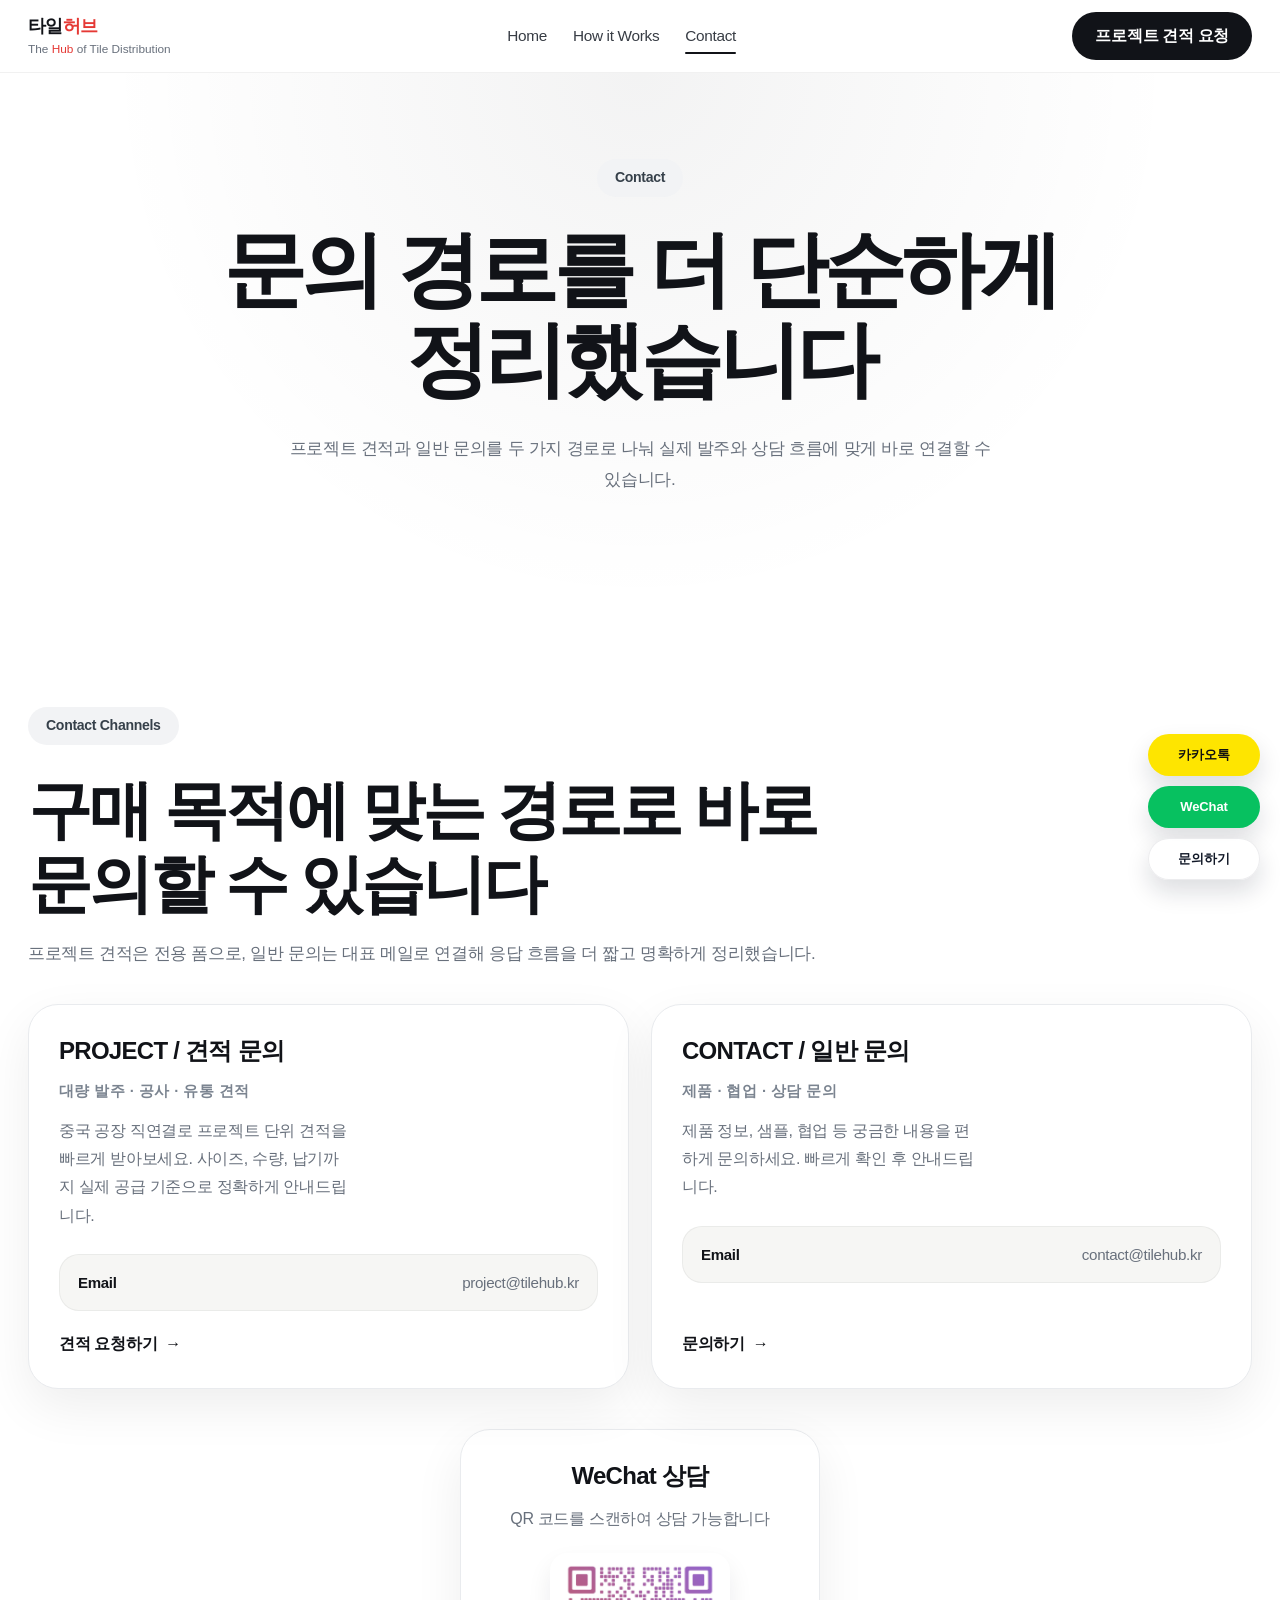
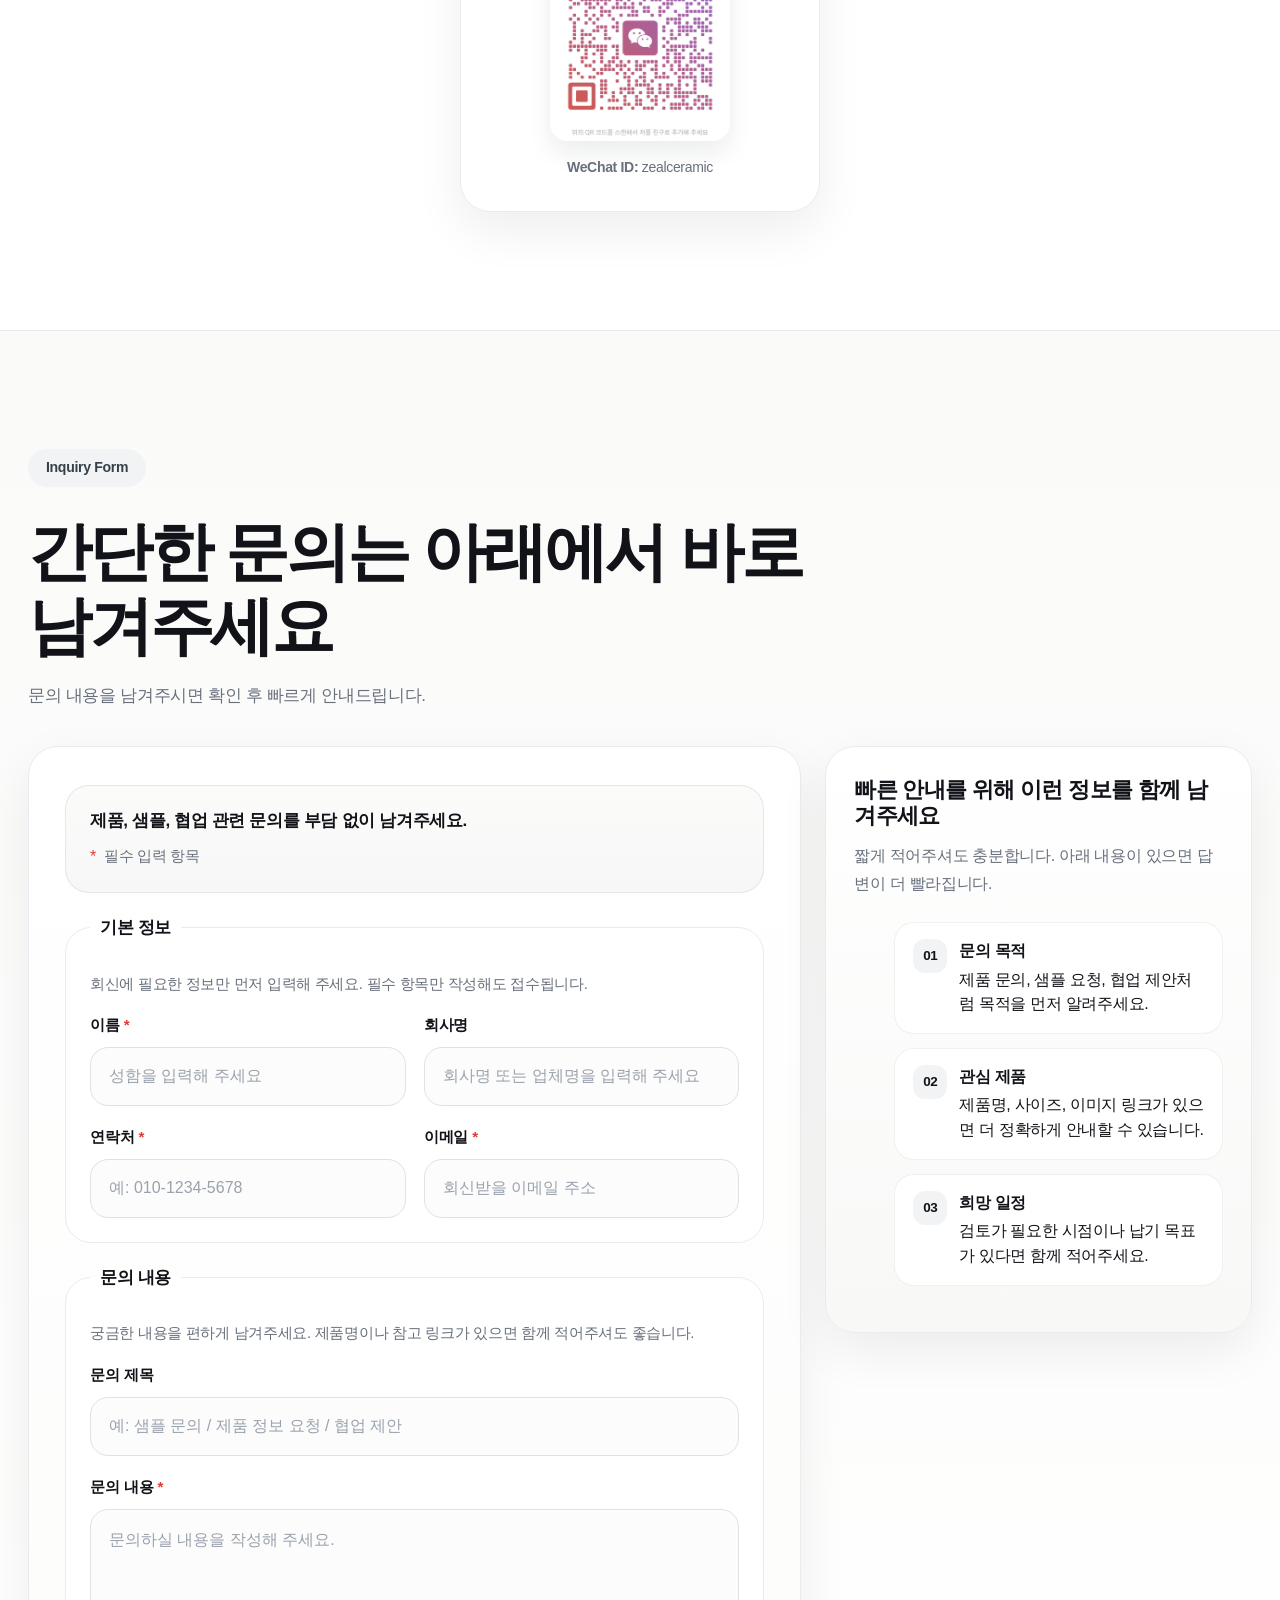
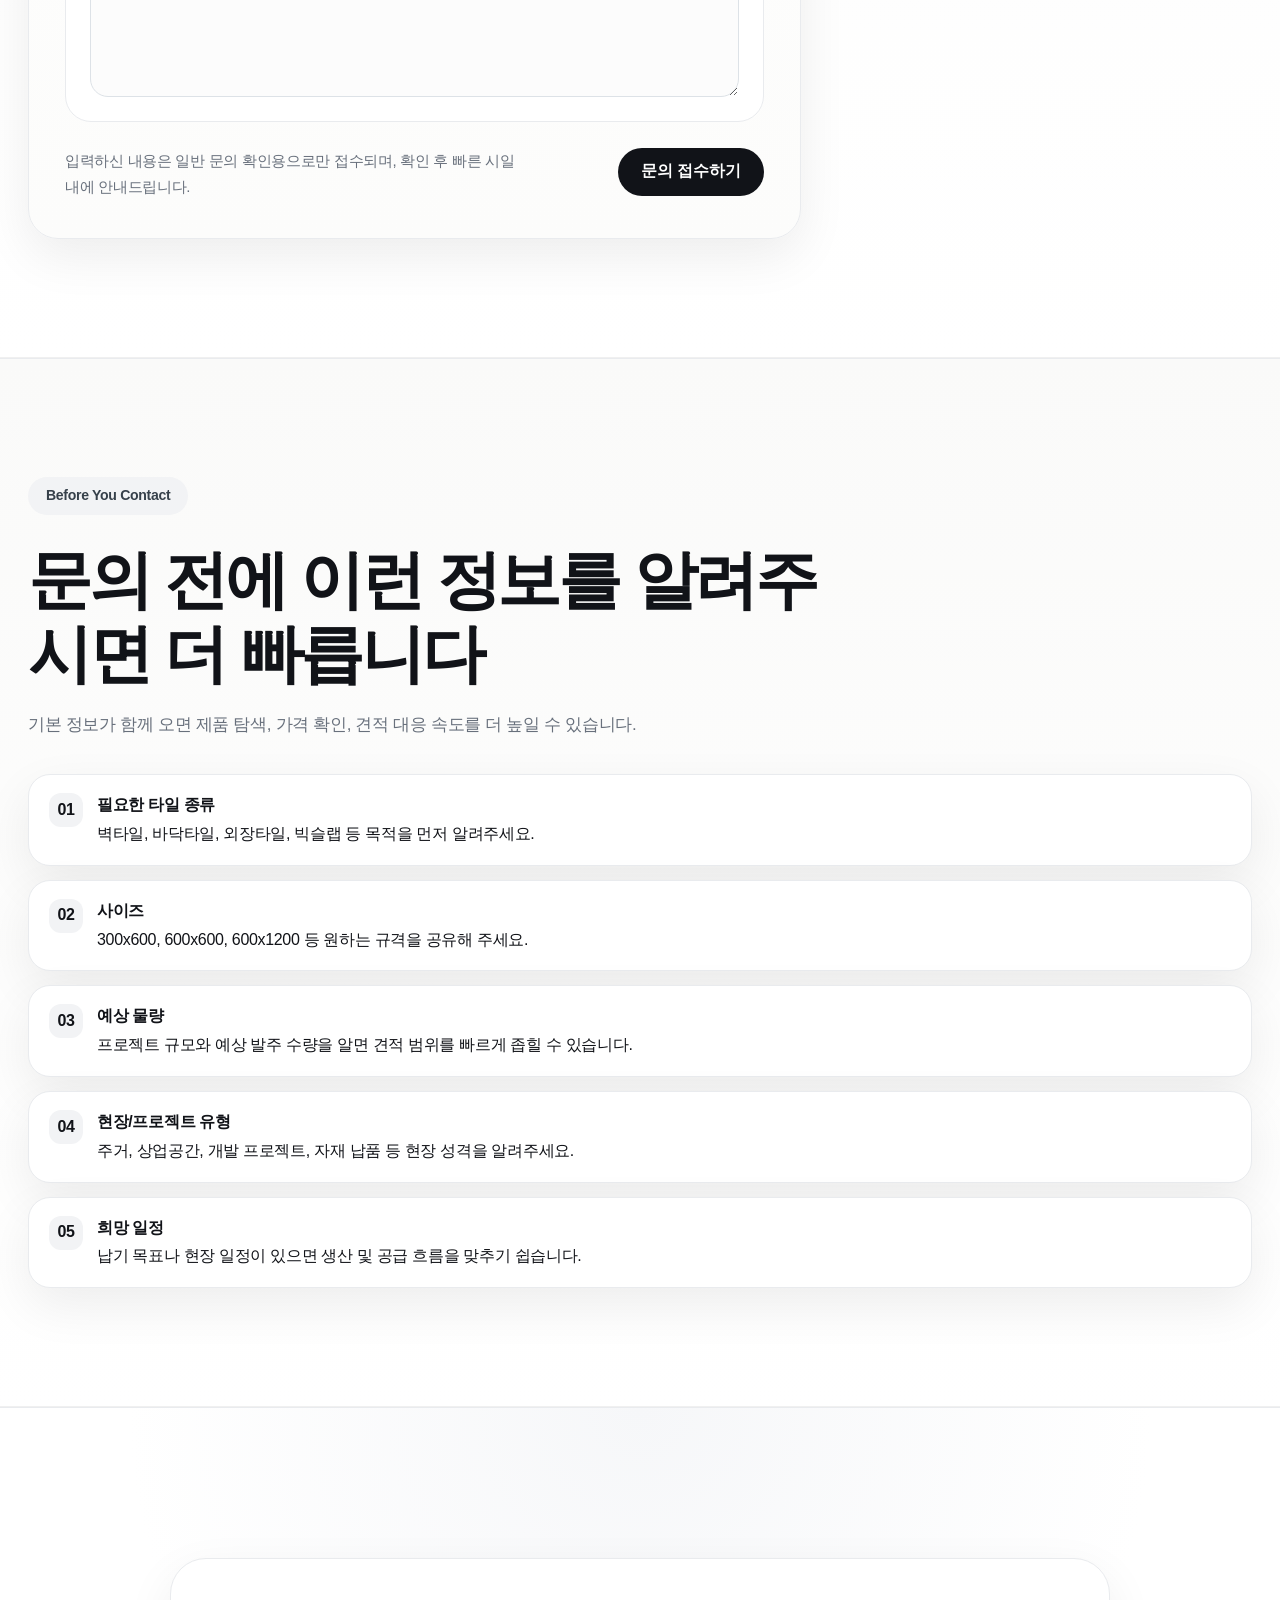
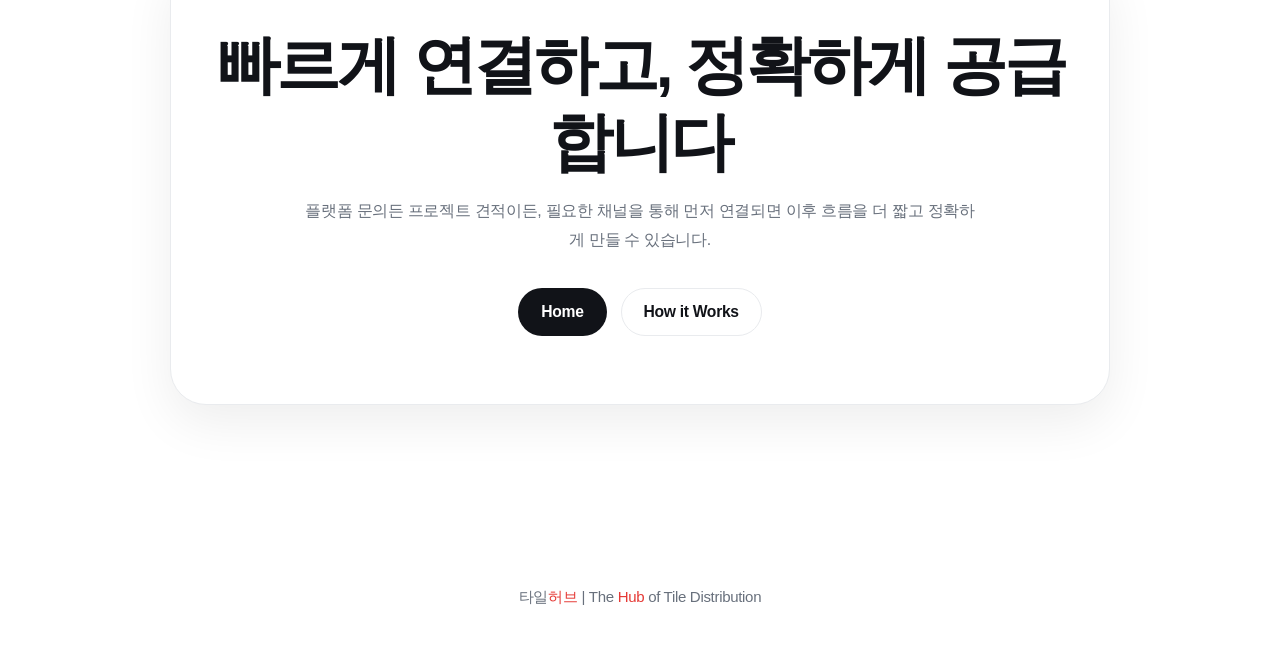
==== commit 8114ec74: "fix: apply official kakao url and align wechat qr section" ====
--- a/contact.html
+++ b/contact.html
@@ -350,13 +350,13 @@
     .form-footer{display:flex;align-items:flex-start;justify-content:space-between;gap:18px;flex-wrap:wrap;padding-top:4px}
 
     .wechat-consult{
-      margin-top: 40px;
+      margin: 40px auto 0;
       text-align: center;
     }
 
     .wechat-consult .contact-card{
       margin: 0 auto;
-      max-width: 420px;
+      max-width: 360px;
     }
 
     .wechat-qr{
@@ -948,7 +948,7 @@
   <div class="floating-consult" aria-label="Quick Consultation">
     <a
       class="floating-consult-link is-kakao"
-      href="https://pf.kakao.com/_임시"
+      href="https://pf.kakao.com/_cTIDT"
       target="_blank"
       rel="noopener"
     >
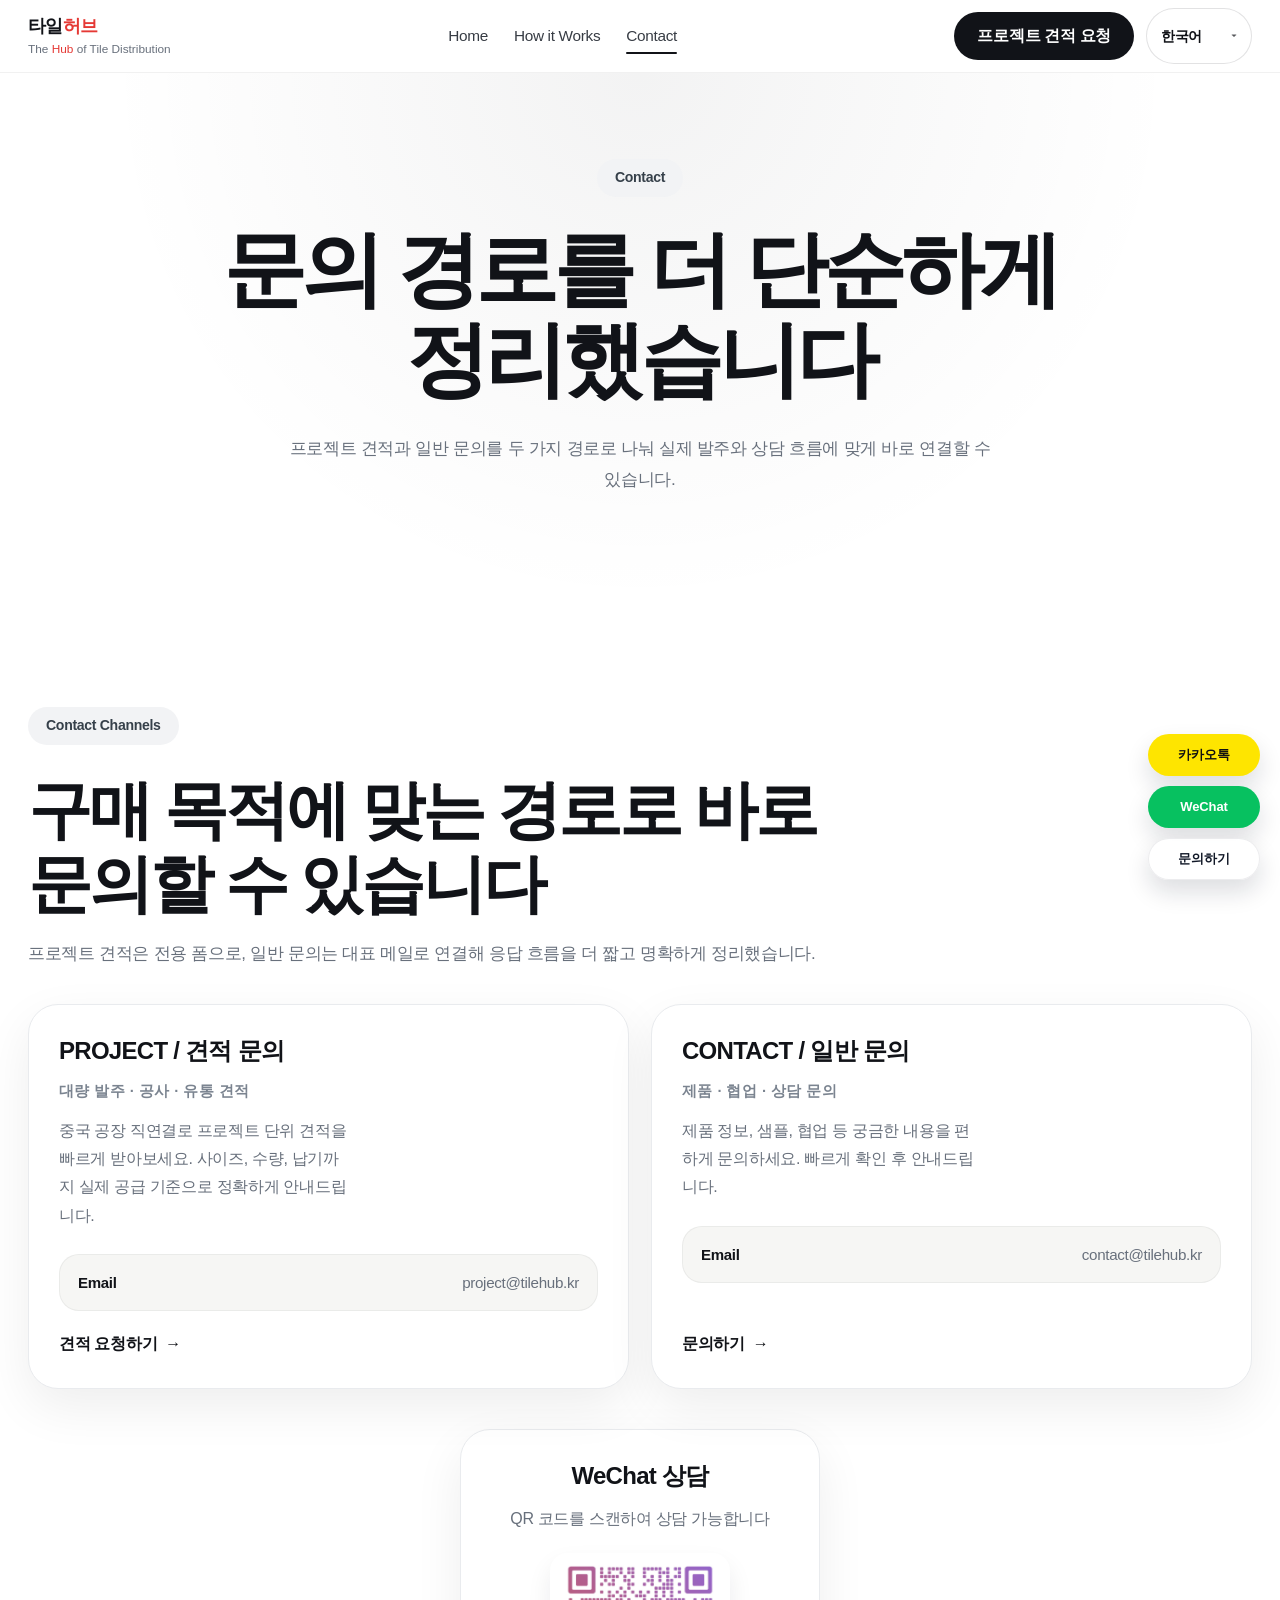
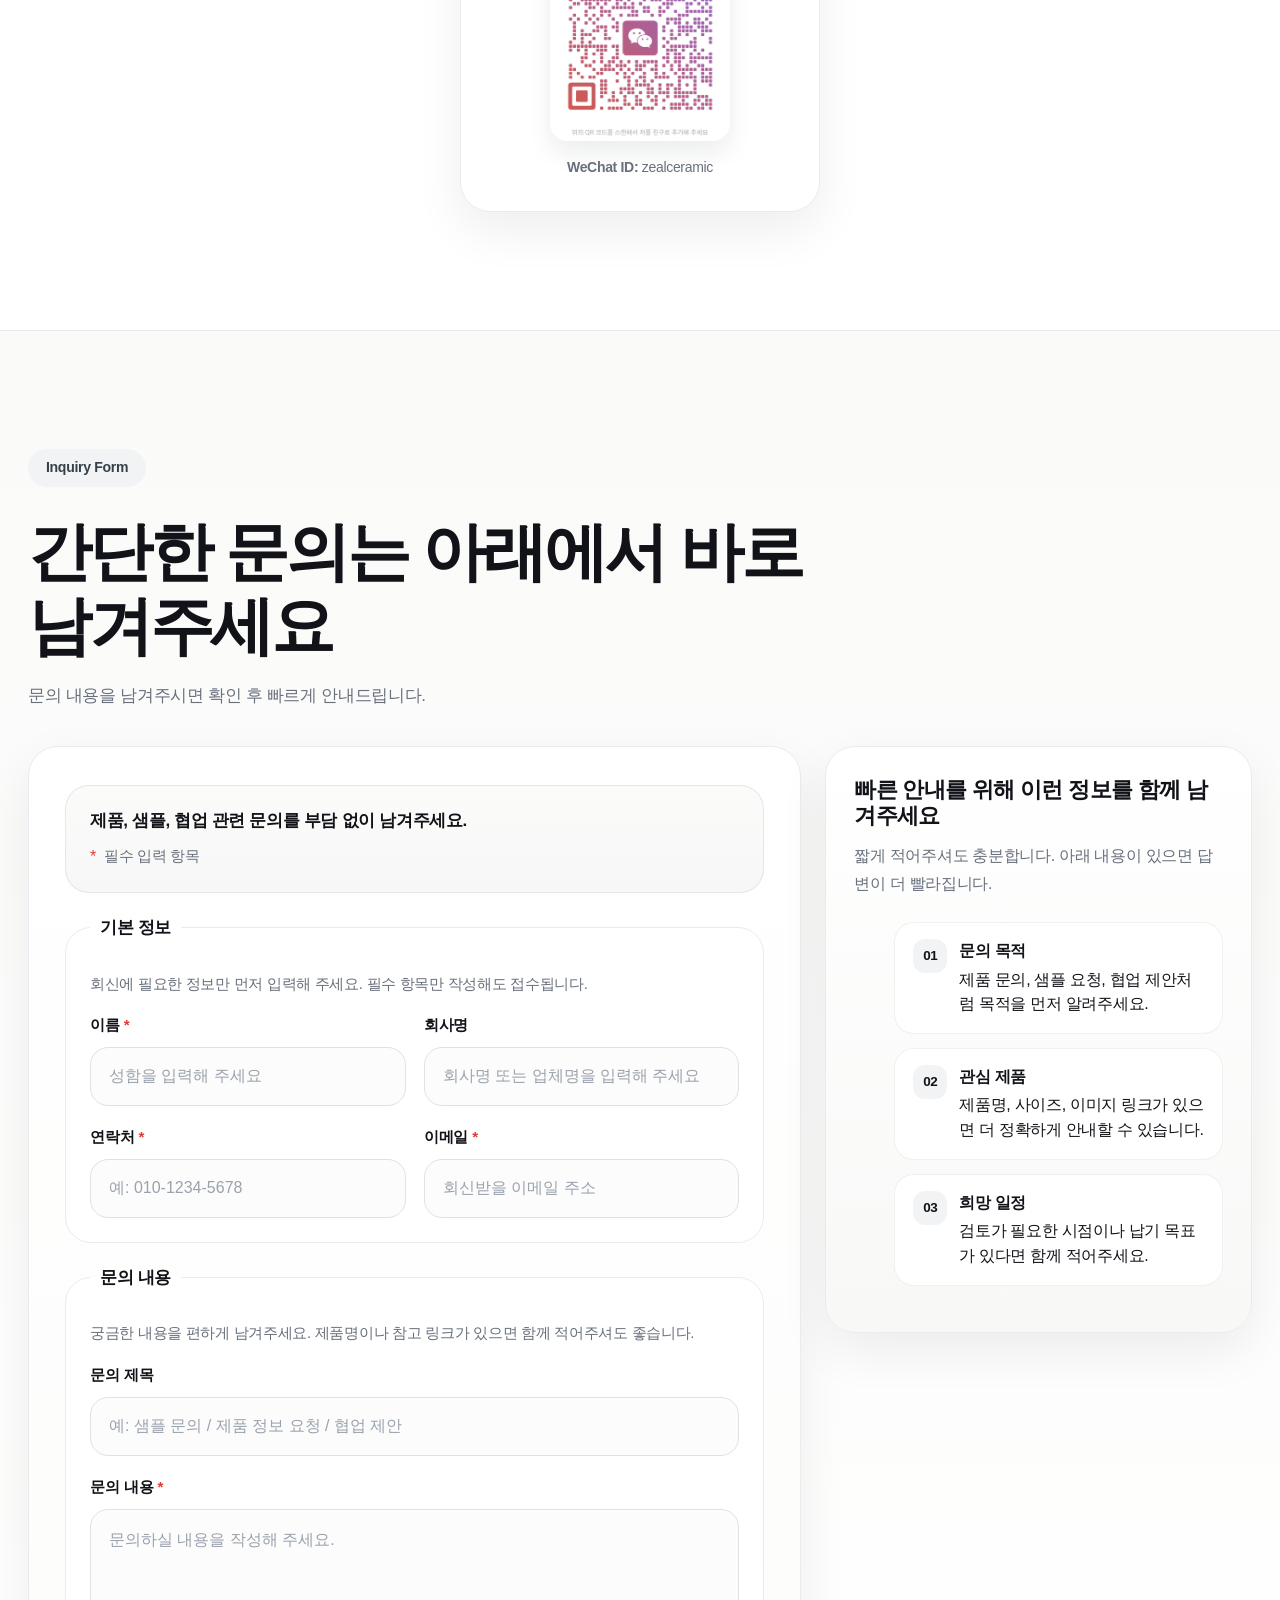
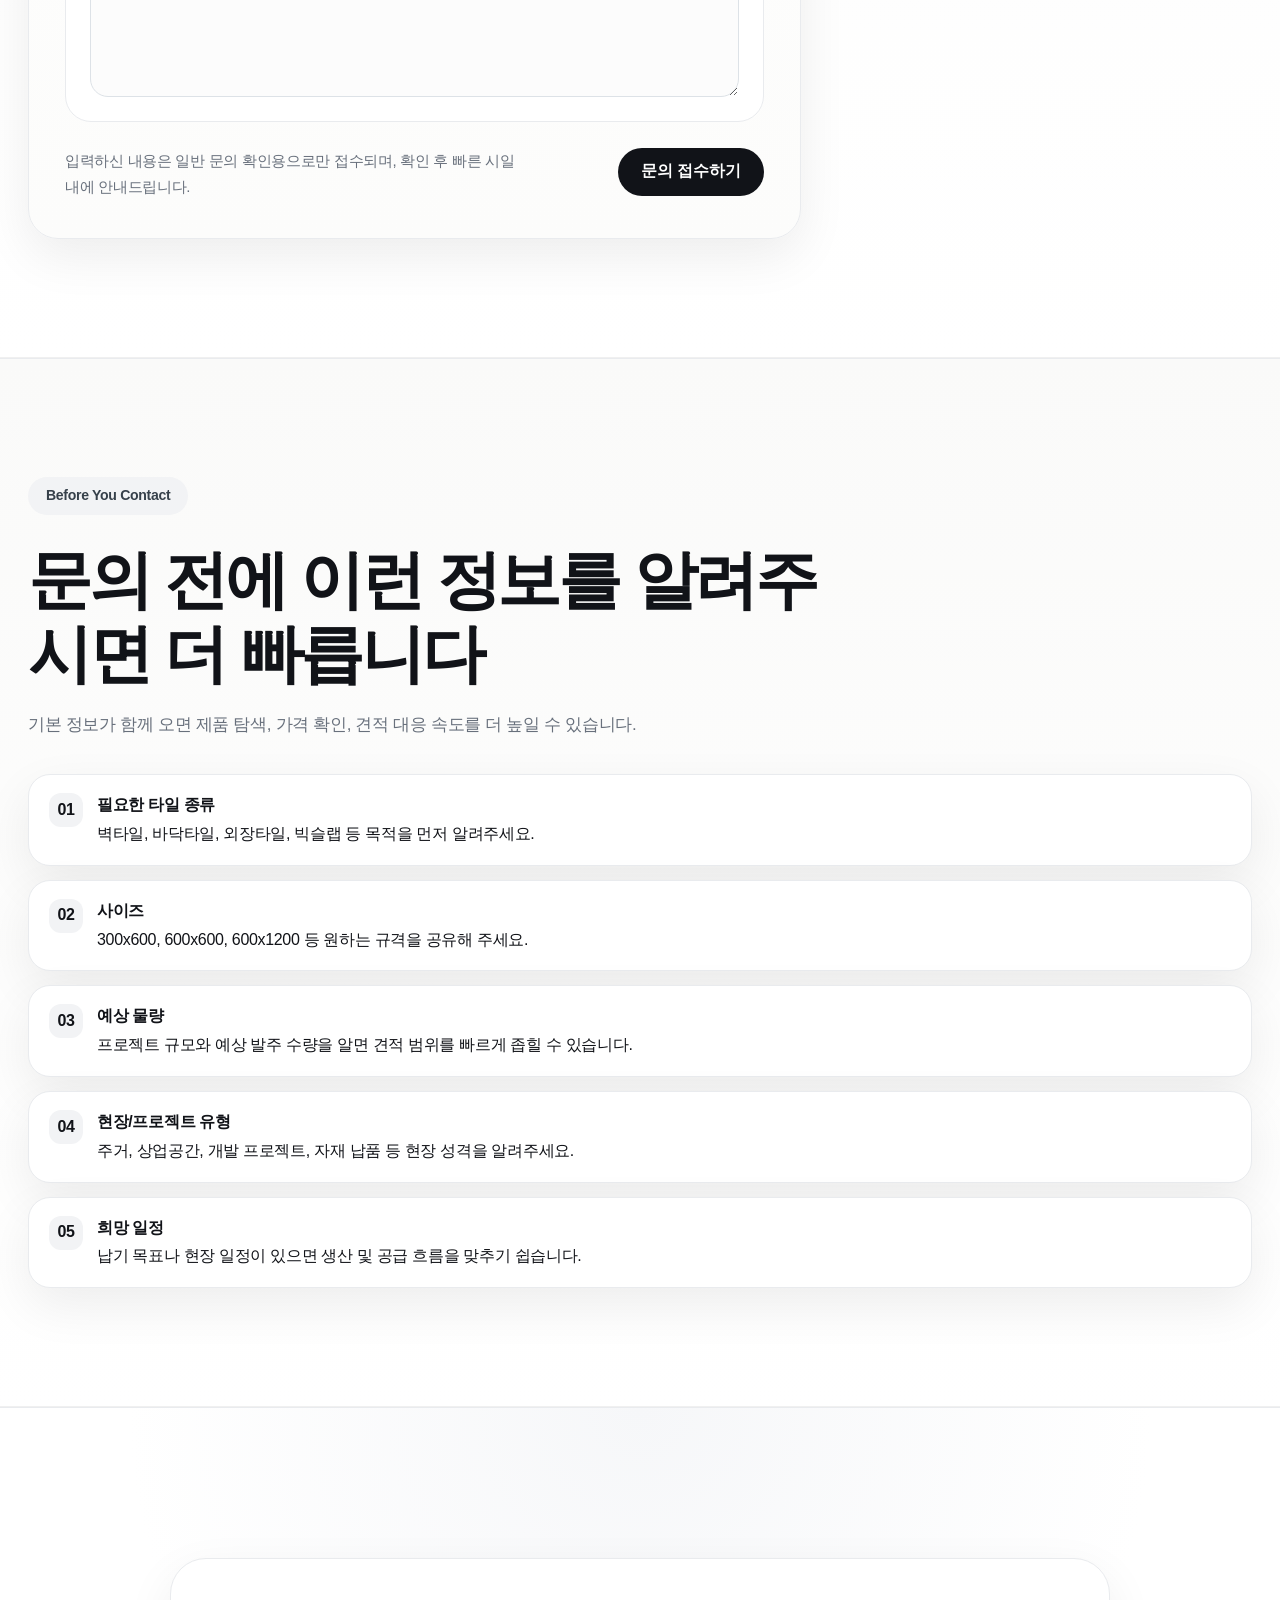
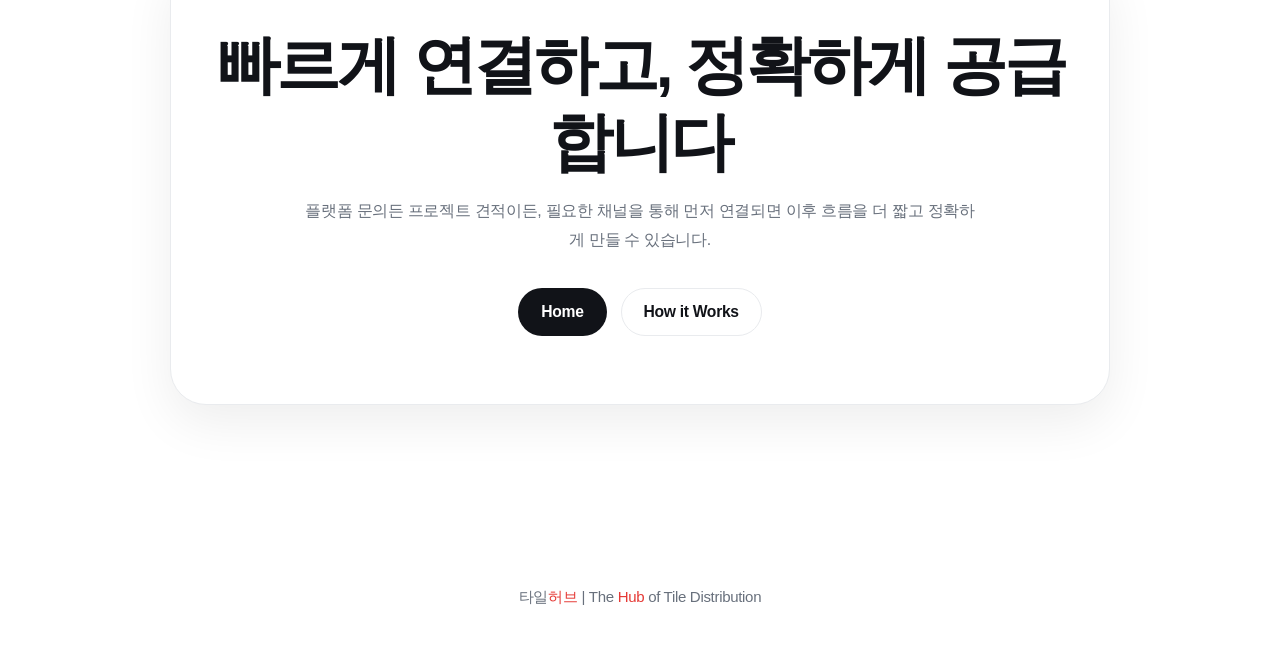
==== commit 3bab354e: "add language selector" ====
--- a/contact.html
+++ b/contact.html
@@ -517,6 +517,82 @@
       .hero-actions,.form-footer{flex-direction:column;align-items:stretch}
       .btn{width:100%}
     }
+  
+    .header-tools{
+      display:flex;
+      align-items:center;
+      gap:12px;
+      flex-shrink:0;
+    }
+
+    .header-tools .btn{
+      width:auto;
+    }
+
+    .lang-switcher-wrap{
+      position:relative;
+    }
+
+    .lang-switcher{
+      appearance:none;
+      -webkit-appearance:none;
+      min-width:106px;
+      height:48px;
+      padding:0 36px 0 14px;
+      border-radius:999px;
+      border:1px solid rgba(17,19,24,.12);
+      background:#fff;
+      color:#111318;
+      font-size:.9rem;
+      font-weight:700;
+      letter-spacing:-0.02em;
+      cursor:pointer;
+      outline:none;
+    }
+
+    .lang-switcher-wrap::after{
+      content:"▾";
+      position:absolute;
+      right:15px;
+      top:50%;
+      transform:translateY(-52%);
+      font-size:12px;
+      color:#111318;
+      pointer-events:none;
+      opacity:.7;
+    }
+
+    .translate-anchor{
+      position:absolute;
+      left:-9999px;
+      width:1px;
+      height:1px;
+      overflow:hidden;
+    }
+
+    .goog-te-banner-frame.skiptranslate{
+      display:none !important;
+    }
+
+    body{
+      top:0 !important;
+    }
+
+    @media (max-width:760px){
+      .header-tools{
+        margin-left:auto;
+      }
+
+      .header-tools .btn{
+        width:auto;
+      }
+
+      .lang-switcher{
+        min-width:98px;
+        height:44px;
+      }
+    }
+
   </style>
 </head>
 <body>
@@ -528,7 +604,16 @@
         <a href="/how-it-works.html">How it Works</a>
         <a href="/contact.html" class="active">Contact</a>
       </nav>
-      <a class="btn btn-dark" href="/project-request.html">프로젝트 견적 요청</a>
+      <div class="header-tools">
+        <a class="btn btn-dark" href="/project-request.html">프로젝트 견적 요청</a>
+        <div class="lang-switcher-wrap">
+          <select class="lang-switcher" data-lang-switcher aria-label="언어 선택">
+            <option value="ko">한국어</option>
+            <option value="en">English</option>
+            <option value="zh-CN">中文</option>
+          </select>
+        </div>
+      </div>
     </div>
   </header>
 
@@ -969,5 +1054,76 @@
       문의하기
     </a>
   </div>
+
+<div id="google_translate_element" class="translate-anchor" aria-hidden="true"></div>
+<script>
+  (function () {
+    const STORAGE_KEY = "tilehub_lang";
+    const COOKIE_NAME = "googtrans";
+
+    function setCookie(value) {
+      document.cookie = COOKIE_NAME + "=" + value + ";path=/";
+      const host = window.location.hostname;
+      if (host && host.includes(".")) {
+        const parts = host.split(".");
+        const baseDomain = "." + parts.slice(-2).join(".");
+        document.cookie = COOKIE_NAME + "=" + value + ";path=/;domain=" + baseDomain;
+      }
+    }
+
+    function applyStoredLanguage() {
+      let saved = "ko";
+      try {
+        saved = window.localStorage.getItem(STORAGE_KEY) || "ko";
+      } catch (error) {}
+
+      if (saved === "en" || saved === "zh-CN") {
+        setCookie("/ko/" + saved);
+      } else {
+        setCookie("/ko/ko");
+      }
+
+      return saved;
+    }
+
+    function bindSwitchers(saved) {
+      const switchers = document.querySelectorAll("[data-lang-switcher]");
+      switchers.forEach((switcher) => {
+        switcher.value = saved;
+        switcher.addEventListener("change", () => {
+          const lang = switcher.value;
+          try {
+            window.localStorage.setItem(STORAGE_KEY, lang);
+          } catch (error) {}
+
+          if (lang === "en" || lang === "zh-CN") {
+            setCookie("/ko/" + lang);
+          } else {
+            setCookie("/ko/ko");
+          }
+
+          window.location.reload();
+        });
+      });
+    }
+
+    const savedLanguage = applyStoredLanguage();
+
+    window.googleTranslateElementInit = function () {
+      if (window.google && window.google.translate) {
+        new window.google.translate.TranslateElement({
+          pageLanguage: "ko",
+          autoDisplay: false,
+          includedLanguages: "ko,en,zh-CN",
+          layout: window.google.translate.TranslateElement.InlineLayout.SIMPLE
+        }, "google_translate_element");
+      }
+
+      bindSwitchers(savedLanguage);
+    };
+  })();
+</script>
+<script src="//translate.google.com/translate_a/element.js?cb=googleTranslateElementInit"></script>
+
 </body>
 </html>
